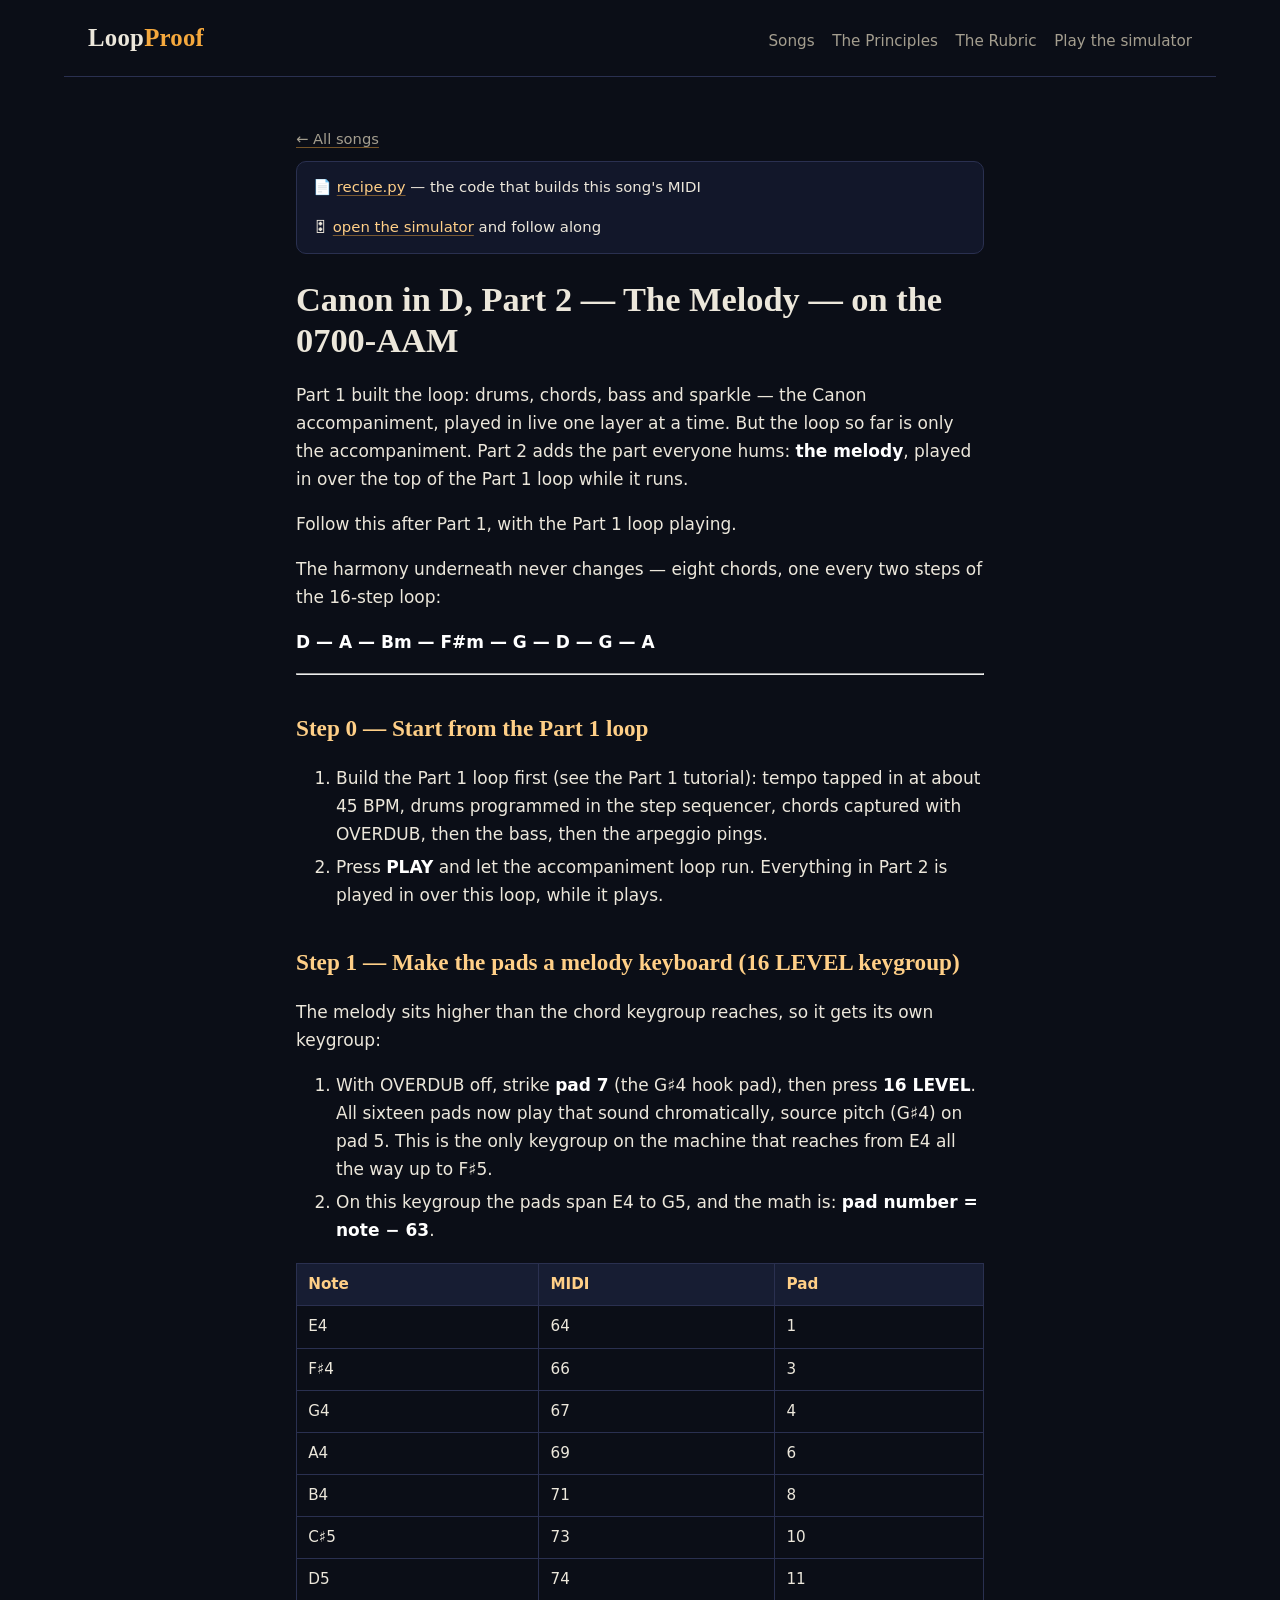
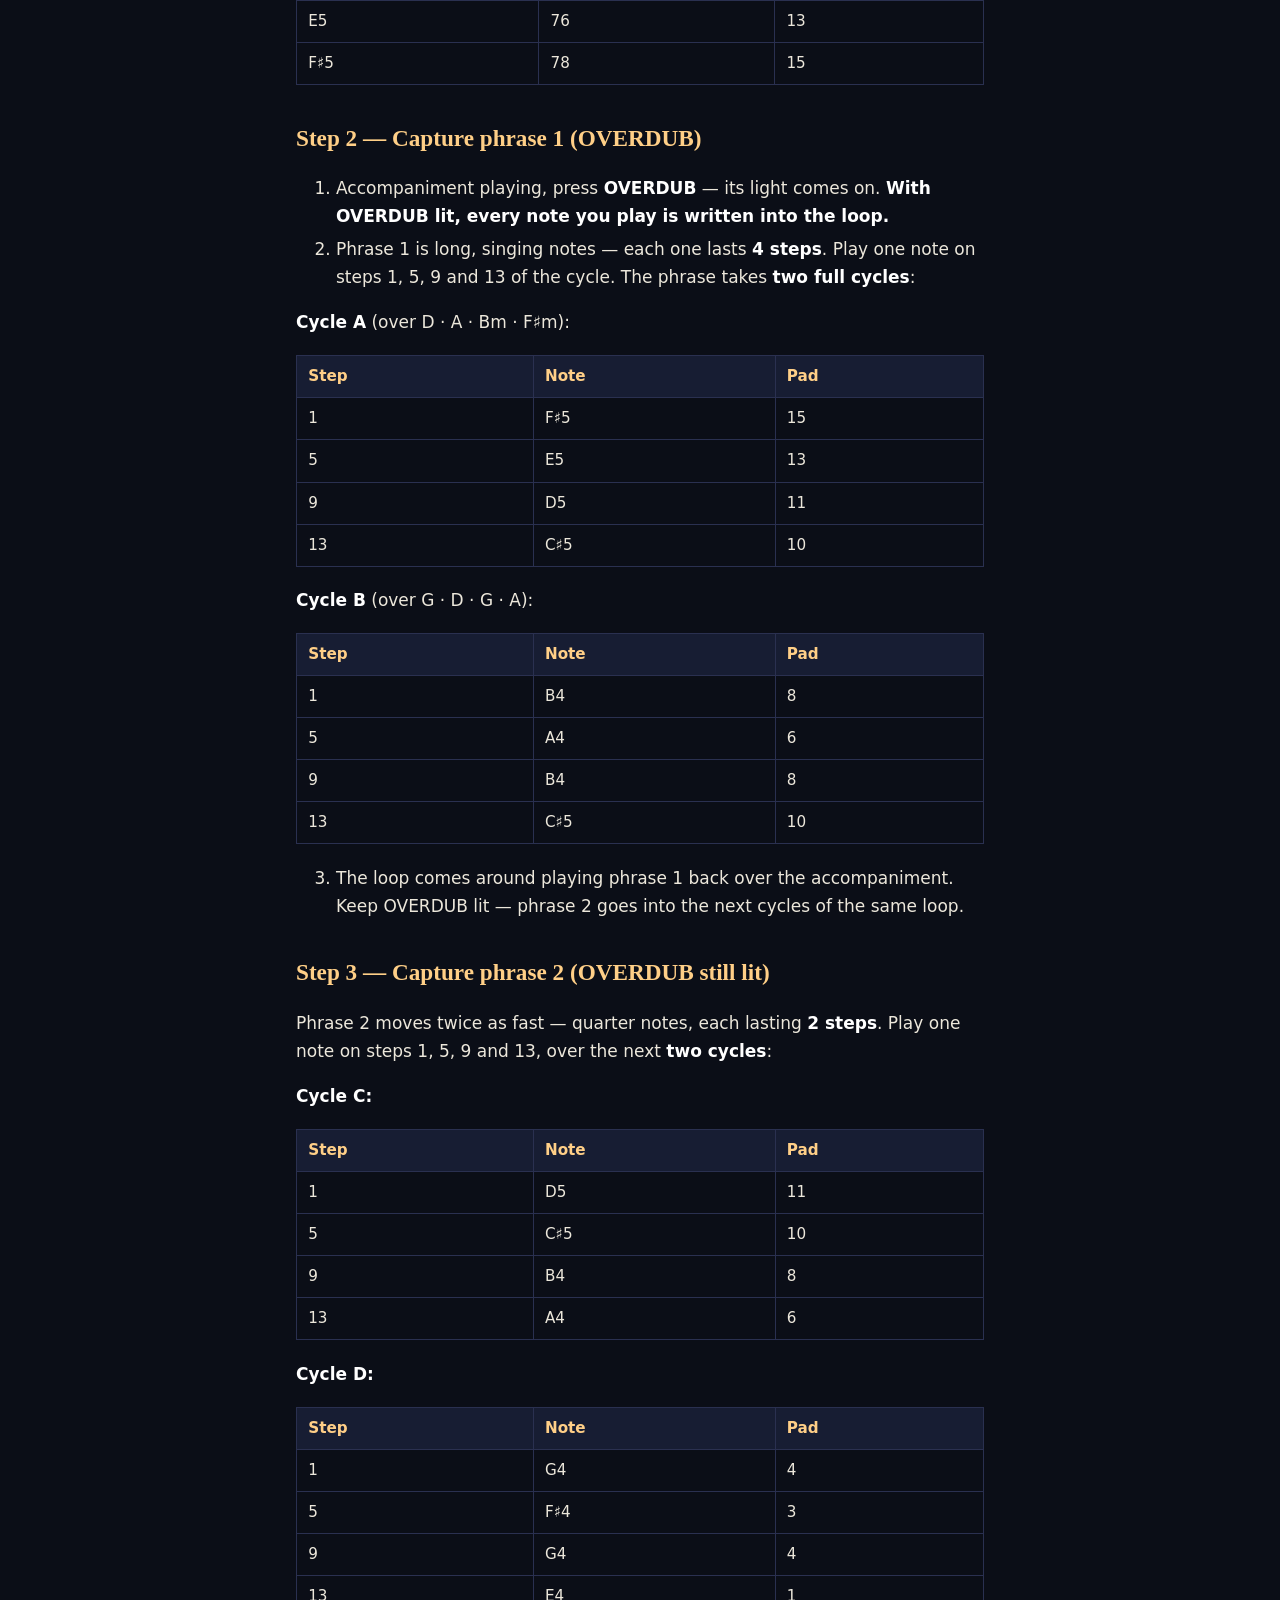
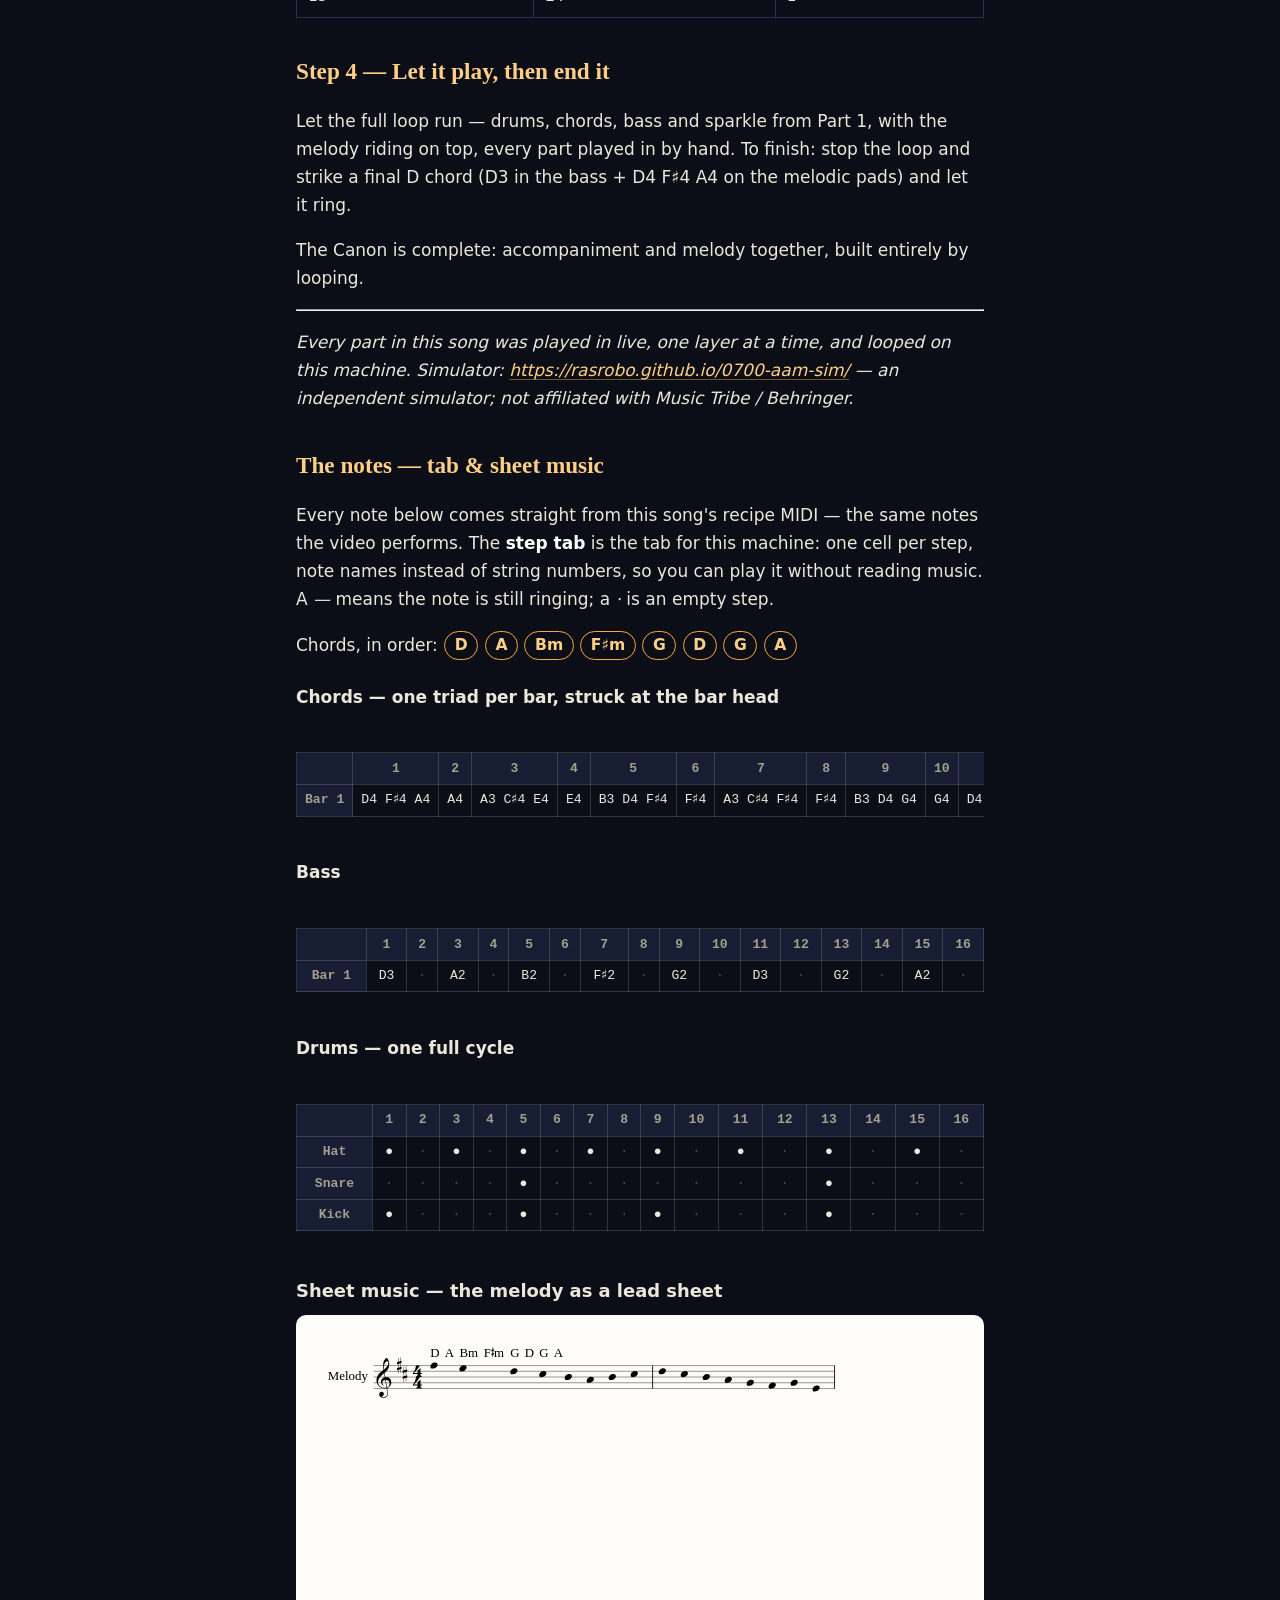
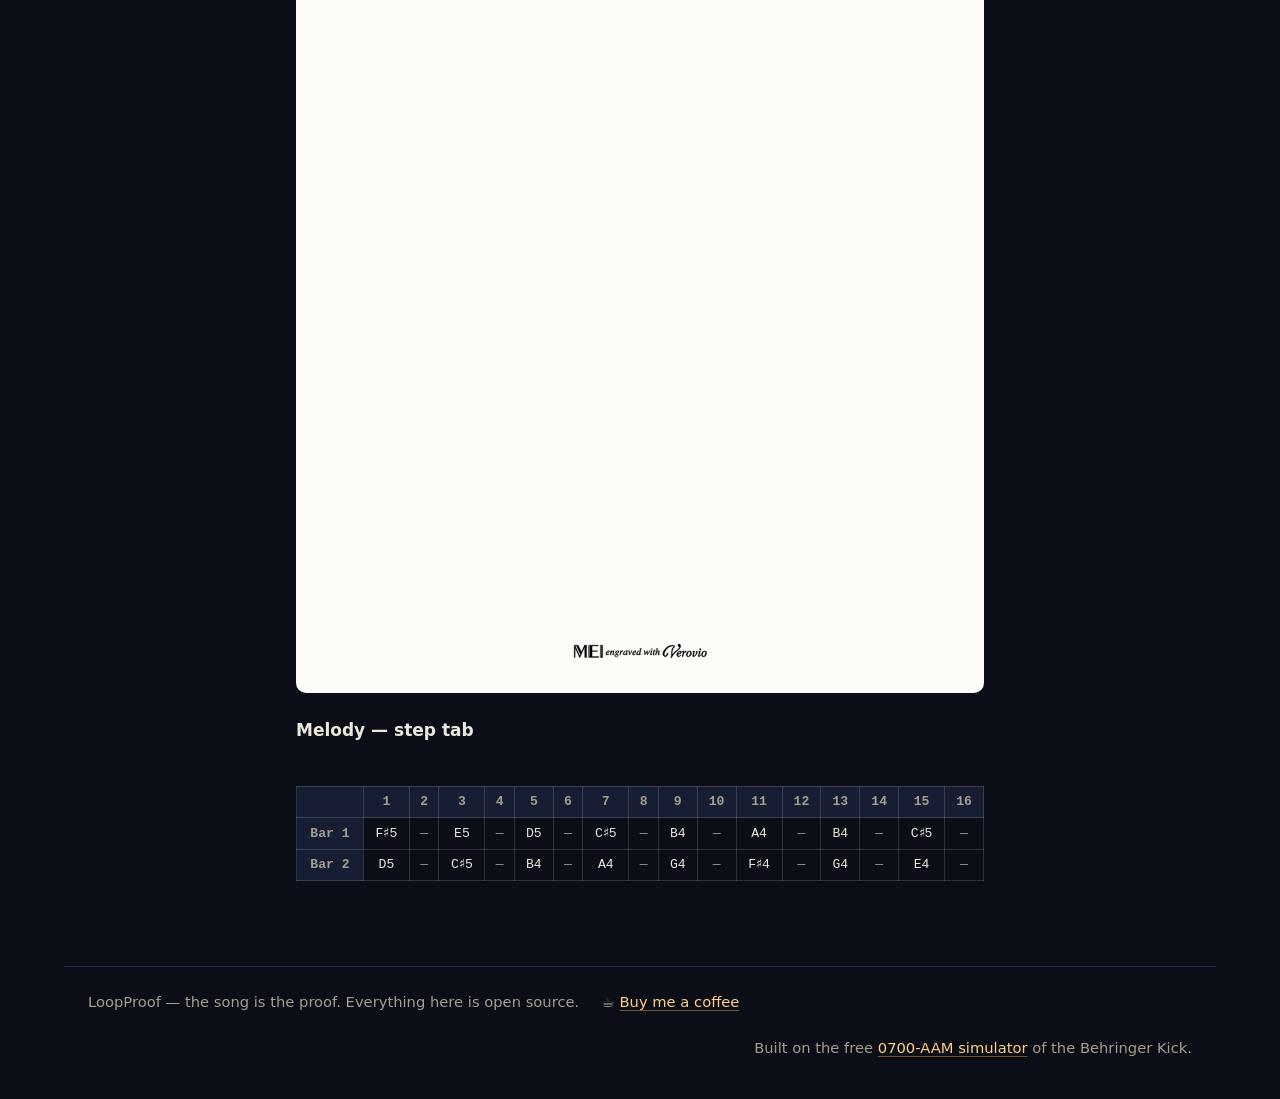
==== canon-in-d-part-2.html @ 62777ec1 "Rising Sun tutorial: top-notes keygroup note + principles section (v5)" ====
<!DOCTYPE html>
<html lang="en">
<head>
<meta charset="utf-8">
<meta name="viewport" content="width=device-width, initial-scale=1">
<title>Canon in D, Part 2 — The Melody · LoopProof</title>
<link rel="stylesheet" href="style.css">
</head>
<body>
<header class="topbar">
  <a class="wordmark" href="index.html">Loop<em>Proof</em></a>
  <nav>
    <a href="index.html">Songs</a>
    <a href="principles.html">The Principles</a>
    <a href="rubric.html">The Rubric</a>
    <a href="https://rasrobo.github.io/0700-aam-sim/">Play the simulator</a>
  </nav>
</header>
<main><p class="crumb"><a href="index.html">← All songs</a></p><article><div class="pagemeta"><span>📄 <a href="recipes/canon-in-d-part-2/recipe.py">recipe.py</a> — the code that builds this song's MIDI</span><span>🎛 <a href="https://rasrobo.github.io/0700-aam-sim/">open the simulator</a> and follow along</span></div><h1>Canon in D, Part 2 — The Melody — on the 0700-AAM</h1>
<p>Part 1 built the loop: drums, chords, bass and sparkle — the Canon
accompaniment, played in live one layer at a time. But the loop so far
is only the accompaniment. Part 2 adds the part everyone hums: <strong>the
melody</strong>, played in over the top of the Part 1 loop while it runs.</p>
<p>Follow this after Part 1, with the Part 1 loop playing.</p>
<p>The harmony underneath never changes — eight chords, one every two
steps of the 16-step loop:</p>
<p><strong>D — A — Bm — F#m — G — D — G — A</strong></p>
<hr />
<h2>Step 0 — Start from the Part 1 loop</h2>
<ol>
<li>Build the Part 1 loop first (see the Part 1 tutorial): tempo tapped
   in at about 45 BPM, drums programmed in the step sequencer, chords
   captured with OVERDUB, then the bass, then the arpeggio pings.</li>
<li>Press <strong>PLAY</strong> and let the accompaniment loop run. Everything in
   Part 2 is played in over this loop, while it plays.</li>
</ol>
<h2>Step 1 — Make the pads a melody keyboard (16 LEVEL keygroup)</h2>
<p>The melody sits higher than the chord keygroup reaches, so it gets
its own keygroup:</p>
<ol>
<li>With OVERDUB off, strike <strong>pad 7</strong> (the G♯4 hook pad), then press
   <strong>16 LEVEL</strong>. All sixteen pads now play that sound chromatically,
   source pitch (G♯4) on pad 5. This is the only keygroup on the
   machine that reaches from E4 all the way up to F♯5.</li>
<li>On this keygroup the pads span E4 to G5, and the math is:
   <strong>pad number = note − 63</strong>.</li>
</ol>
<table>
<thead>
<tr>
<th>Note</th>
<th>MIDI</th>
<th>Pad</th>
</tr>
</thead>
<tbody>
<tr>
<td>E4</td>
<td>64</td>
<td>1</td>
</tr>
<tr>
<td>F♯4</td>
<td>66</td>
<td>3</td>
</tr>
<tr>
<td>G4</td>
<td>67</td>
<td>4</td>
</tr>
<tr>
<td>A4</td>
<td>69</td>
<td>6</td>
</tr>
<tr>
<td>B4</td>
<td>71</td>
<td>8</td>
</tr>
<tr>
<td>C♯5</td>
<td>73</td>
<td>10</td>
</tr>
<tr>
<td>D5</td>
<td>74</td>
<td>11</td>
</tr>
<tr>
<td>E5</td>
<td>76</td>
<td>13</td>
</tr>
<tr>
<td>F♯5</td>
<td>78</td>
<td>15</td>
</tr>
</tbody>
</table>
<h2>Step 2 — Capture phrase 1 (OVERDUB)</h2>
<ol>
<li>Accompaniment playing, press <strong>OVERDUB</strong> — its light comes on.
   <strong>With OVERDUB lit, every note you play is written into the loop.</strong></li>
<li>Phrase 1 is long, singing notes — each one lasts <strong>4 steps</strong>.
   Play one note on steps 1, 5, 9 and 13 of the cycle. The phrase
   takes <strong>two full cycles</strong>:</li>
</ol>
<p><strong>Cycle A</strong> (over D · A · Bm · F♯m):</p>
<table>
<thead>
<tr>
<th>Step</th>
<th>Note</th>
<th>Pad</th>
</tr>
</thead>
<tbody>
<tr>
<td>1</td>
<td>F♯5</td>
<td>15</td>
</tr>
<tr>
<td>5</td>
<td>E5</td>
<td>13</td>
</tr>
<tr>
<td>9</td>
<td>D5</td>
<td>11</td>
</tr>
<tr>
<td>13</td>
<td>C♯5</td>
<td>10</td>
</tr>
</tbody>
</table>
<p><strong>Cycle B</strong> (over G · D · G · A):</p>
<table>
<thead>
<tr>
<th>Step</th>
<th>Note</th>
<th>Pad</th>
</tr>
</thead>
<tbody>
<tr>
<td>1</td>
<td>B4</td>
<td>8</td>
</tr>
<tr>
<td>5</td>
<td>A4</td>
<td>6</td>
</tr>
<tr>
<td>9</td>
<td>B4</td>
<td>8</td>
</tr>
<tr>
<td>13</td>
<td>C♯5</td>
<td>10</td>
</tr>
</tbody>
</table>
<ol start="3">
<li>The loop comes around playing phrase 1 back over the
   accompaniment. Keep OVERDUB lit — phrase 2 goes into the next
   cycles of the same loop.</li>
</ol>
<h2>Step 3 — Capture phrase 2 (OVERDUB still lit)</h2>
<p>Phrase 2 moves twice as fast — quarter notes, each lasting
<strong>2 steps</strong>. Play one note on steps 1, 5, 9 and 13, over the next
<strong>two cycles</strong>:</p>
<p><strong>Cycle C:</strong></p>
<table>
<thead>
<tr>
<th>Step</th>
<th>Note</th>
<th>Pad</th>
</tr>
</thead>
<tbody>
<tr>
<td>1</td>
<td>D5</td>
<td>11</td>
</tr>
<tr>
<td>5</td>
<td>C♯5</td>
<td>10</td>
</tr>
<tr>
<td>9</td>
<td>B4</td>
<td>8</td>
</tr>
<tr>
<td>13</td>
<td>A4</td>
<td>6</td>
</tr>
</tbody>
</table>
<p><strong>Cycle D:</strong></p>
<table>
<thead>
<tr>
<th>Step</th>
<th>Note</th>
<th>Pad</th>
</tr>
</thead>
<tbody>
<tr>
<td>1</td>
<td>G4</td>
<td>4</td>
</tr>
<tr>
<td>5</td>
<td>F♯4</td>
<td>3</td>
</tr>
<tr>
<td>9</td>
<td>G4</td>
<td>4</td>
</tr>
<tr>
<td>13</td>
<td>E4</td>
<td>1</td>
</tr>
</tbody>
</table>
<h2>Step 4 — Let it play, then end it</h2>
<p>Let the full loop run — drums, chords, bass and sparkle from Part 1,
with the melody riding on top, every part played in by hand. To
finish: stop the loop and strike a final D chord (D3 in the bass +
D4 F♯4 A4 on the melodic pads) and let it ring.</p>
<p>The Canon is complete: accompaniment and melody together, built
entirely by looping.</p>
<hr />
<p><em>Every part in this song was played in live, one layer at a time, and
looped on this machine. Simulator: <a href="https://rasrobo.github.io/0700-aam-sim/">https://rasrobo.github.io/0700-aam-sim/</a>
— an independent simulator; not affiliated with Music Tribe / Behringer.</em></p><h2 id="the-notes">The notes — tab &amp; sheet music</h2>
<p>Every note below comes straight from this song's recipe MIDI — the same notes the video performs. The <strong>step tab</strong> is the tab for this machine: one cell per step, note names instead of string numbers, so you can play it without reading music. A <em>—</em> means the note is still ringing; a <em>·</em> is an empty step.</p>
<p class="chordstrip">Chords, in order: <span class="chip">D</span><span class="chip">A</span><span class="chip">Bm</span><span class="chip">F♯m</span><span class="chip">G</span><span class="chip">D</span><span class="chip">G</span><span class="chip">A</span></p>
<h4>Chords — one triad per bar, struck at the bar head</h4><div class="tabwrap"><table class="tabgrid"><tr><th></th><th>1</th><th>2</th><th>3</th><th>4</th><th>5</th><th>6</th><th>7</th><th>8</th><th>9</th><th>10</th><th>11</th><th>12</th><th>13</th><th>14</th><th>15</th><th>16</th></tr><tr><th>Bar 1</th><td>D4 F♯4 A4</td><td>A4</td><td>A3 C♯4 E4</td><td>E4</td><td>B3 D4 F♯4</td><td>F♯4</td><td>A3 C♯4 F♯4</td><td>F♯4</td><td>B3 D4 G4</td><td>G4</td><td>D4 F♯4 A4</td><td>A4</td><td>B3 D4 G4</td><td>G4</td><td>A3 C♯4 E4</td><td>E4</td></tr></table></div>
<h4>Bass</h4><div class="tabwrap"><table class="tabgrid"><tr><th></th><th>1</th><th>2</th><th>3</th><th>4</th><th>5</th><th>6</th><th>7</th><th>8</th><th>9</th><th>10</th><th>11</th><th>12</th><th>13</th><th>14</th><th>15</th><th>16</th></tr><tr><th>Bar 1</th><td>D3</td><td class="rest">·</td><td>A2</td><td class="rest">·</td><td>B2</td><td class="rest">·</td><td>F♯2</td><td class="rest">·</td><td>G2</td><td class="rest">·</td><td>D3</td><td class="rest">·</td><td>G2</td><td class="rest">·</td><td>A2</td><td class="rest">·</td></tr></table></div>
<h4>Drums — one full cycle</h4><div class="tabwrap"><table class="tabgrid"><tr><th></th><th>1</th><th>2</th><th>3</th><th>4</th><th>5</th><th>6</th><th>7</th><th>8</th><th>9</th><th>10</th><th>11</th><th>12</th><th>13</th><th>14</th><th>15</th><th>16</th></tr><tr><th>Hat</th><td>●</td><td class="rest">·</td><td>●</td><td class="rest">·</td><td>●</td><td class="rest">·</td><td>●</td><td class="rest">·</td><td>●</td><td class="rest">·</td><td>●</td><td class="rest">·</td><td>●</td><td class="rest">·</td><td>●</td><td class="rest">·</td></tr><tr><th>Snare</th><td class="rest">·</td><td class="rest">·</td><td class="rest">·</td><td class="rest">·</td><td>●</td><td class="rest">·</td><td class="rest">·</td><td class="rest">·</td><td class="rest">·</td><td class="rest">·</td><td class="rest">·</td><td class="rest">·</td><td>●</td><td class="rest">·</td><td class="rest">·</td><td class="rest">·</td></tr><tr><th>Kick</th><td>●</td><td class="rest">·</td><td class="rest">·</td><td class="rest">·</td><td>●</td><td class="rest">·</td><td class="rest">·</td><td class="rest">·</td><td>●</td><td class="rest">·</td><td class="rest">·</td><td class="rest">·</td><td>●</td><td class="rest">·</td><td class="rest">·</td><td class="rest">·</td></tr></table></div>
<h3>Sheet music — the melody as a lead sheet</h3><div class="sheet"><svg width="2100px" height="2970px" version="1.1" xmlns="http://www.w3.org/2000/svg" xmlns:xlink="http://www.w3.org/1999/xlink" overflow="visible" id="m3yjulu">
   <desc>Engraved by Verovio 6.4.1-fbe8f46</desc>
   <defs>
      <g id="E050-m3yjulu">
         <path transform="scale(1,-1)" d="M441 -245c-23 -4 -48 -6 -76 -6c-59 0 -102 7 -130 20c-88 42 -150 93 -187 154c-26 44 -43 103 -48 176c0 6 -1 13 -1 19c0 54 15 111 45 170c29 57 65 106 110 148s96 85 153 127c-3 16 -8 46 -13 92c-4 43 -5 73 -5 89c0 117 16 172 69 257c34 54 64 82 89 82 c21 0 43 -30 69 -92s39 -115 41 -159v-15c0 -109 -21 -162 -67 -241c-13 -20 -63 -90 -98 -118c-13 -9 -25 -19 -37 -29l31 -181c8 1 18 2 28 2c58 0 102 -12 133 -35c59 -43 92 -104 98 -184c1 -7 1 -15 1 -22c0 -123 -87 -209 -181 -248c8 -57 17 -110 25 -162 c5 -31 6 -58 6 -80c0 -30 -5 -53 -14 -70c-35 -64 -88 -99 -158 -103c-5 0 -11 -1 -16 -1c-37 0 -72 10 -108 27c-50 24 -77 59 -80 105v11c0 29 7 55 20 76c18 28 45 42 79 44h6c49 0 93 -42 97 -87v-9c0 -51 -34 -86 -105 -106c17 -24 51 -36 102 -36c62 0 116 43 140 85 c9 16 13 41 13 74c0 20 -1 42 -5 67c-8 53 -18 106 -26 159zM461 939c-95 0 -135 -175 -135 -286c0 -24 2 -48 5 -71c50 39 92 82 127 128c40 53 60 100 60 140v8c-4 53 -22 81 -55 81h-2zM406 119l54 -326c73 25 110 78 110 161c0 7 0 15 -1 23c-7 95 -57 142 -151 142h-12 zM382 117c-72 -2 -128 -47 -128 -120v-7c2 -46 43 -99 75 -115c-3 -2 -7 -5 -10 -10c-70 33 -116 88 -123 172v11c0 68 44 126 88 159c23 17 49 29 78 36l-29 170c-21 -13 -52 -37 -92 -73c-50 -44 -86 -84 -109 -119c-45 -69 -67 -130 -67 -182v-13c5 -68 35 -127 93 -176 s125 -73 203 -73c25 0 50 3 75 9c-19 111 -36 221 -54 331z" />
      </g>
      <g id="E262-m3yjulu">
         <path transform="scale(1,-1)" d="M136 186v169h17v-164l44 14v-91l-44 -14v-165l44 12v-91l-44 -13v-155h-17v150l-76 -22v-155h-17v149l-43 -13v90l43 14v167l-43 -14v92l43 13v169h17v-163zM60 73v-167l76 22v168z" />
      </g>
      <g id="E084-m3yjulu">
         <path transform="scale(1,-1)" d="M20 -78c84 97 114 180 134 329h170c-13 -32 -82 -132 -99 -151l-84 -97c-33 -36 -59 -63 -80 -81h162v102l127 123v-225h57v-39h-57v-34c0 -43 19 -65 57 -65v-34h-244v36c48 0 60 26 60 70v27h-203v39z" />
      </g>
      <g id="E0A4-m3yjulu">
         <path transform="scale(1,-1)" d="M0 -39c0 68 73 172 200 172c66 0 114 -37 114 -95c0 -84 -106 -171 -218 -171c-64 0 -96 30 -96 94z" />
      </g>
   </defs>
   <style type="text/css">#m3yjulu g.ending, #m3yjulu g.fing, #m3yjulu g.reh, #m3yjulu g.tempo {font-weight:bold;}#m3yjulu g.dir, #m3yjulu g.dynam, #m3yjulu g.mNum {font-style:italic;}#m3yjulu g.label {font-weight:normal;}#m3yjulu ellipse, #m3yjulu path, #m3yjulu polygon, #m3yjulu polyline, #m3yjulu rect {stroke:currentColor}#m3yjulu g.cursor {fill:dodgerblue; color:dodgerblue;}#m3yjulu g.cursor.chord {fill:limegreen; color:limegreen;}#m3yjulu g.placeholder {visibility:hidden}</style>
   <svg class="definition-scale" color="black" font-family="Times, serif" viewBox="0 0 21000 29700">
      <g class="page-margin" transform="translate(500, 500)">
         <g id="w129fvsf" class="mdiv pageMilestone" />
         <g id="x1cml8uz" class="score pageMilestone" />
         <g id="k1azx77g" class="system">
            <g id="g1ympdpf" class="label">
               <text x="1443" y="1035" text-anchor="end" font-size="0px">
                  <tspan id="h5p8cta" class="text">
                     <tspan font-size="405px">Melody</tspan>
                  </tspan>
               </text>
            </g>
            <g id="z1x5rwih" class="section placeholder systemMilestone">
               <ellipse cx="1623" cy="-540" rx="90" ry="90" />
            </g>
            <g id="vxn8w91" class="section placeholder systemMilestone">
               <ellipse cx="1623" cy="0" rx="90" ry="90" />
            </g>
            <g id="o14rk6yx" class="measure">
               <g id="x1v7bqhf" class="staff">
                  <path d="M1623 585 L10396 585" stroke-width="13" />
                  <path d="M1623 765 L10396 765" stroke-width="13" />
                  <path d="M1623 945 L10396 945" stroke-width="13" />
                  <path d="M1623 1125 L10396 1125" stroke-width="13" />
                  <path d="M1623 1305 L10396 1305" stroke-width="13" />
                  <g id="o11iyp81" class="clef">
                     <use xlink:href="#E050-m3yjulu" transform="translate(1713, 1125) scale(0.72, 0.72)" />
                  </g>
                  <g id="p1jhie23" class="keySig">
                     <g id="q12k9bka" class="keyAccid">
                        <use xlink:href="#E262-m3yjulu" transform="translate(2358, 585) scale(0.72, 0.72)" />
                     </g>
                     <g id="r1tfg7b1" class="keyAccid">
                        <use xlink:href="#E262-m3yjulu" transform="translate(2536, 855) scale(0.72, 0.72)" />
                     </g>
                  </g>
                  <g id="s18p06io" class="meterSig">
                     <use xlink:href="#E084-m3yjulu" transform="translate(2843, 765) scale(0.72, 0.72)" />
                     <use xlink:href="#E084-m3yjulu" transform="translate(2843, 1125) scale(0.72, 0.72)" />
                  </g>
                  <g id="a1igsg76" class="layer">
                     <g id="b1th8hij" class="note">
                        <g class="notehead">
                           <use xlink:href="#E0A4-m3yjulu" transform="translate(3405, 585) scale(0.72, 0.72)" />
                        </g>
                        <g id="c1e7aae7" class="accid" />
                     </g>
                     <g id="f1azb2my" class="note">
                        <g class="notehead">
                           <use xlink:href="#E0A4-m3yjulu" transform="translate(4317, 675) scale(0.72, 0.72)" />
                        </g>
                     </g>
                     <g id="ipjoszj" class="note">
                        <g class="notehead">
                           <use xlink:href="#E0A4-m3yjulu" transform="translate(5914, 765) scale(0.72, 0.72)" />
                        </g>
                     </g>
                     <g id="lkynsce" class="note">
                        <g class="notehead">
                           <use xlink:href="#E0A4-m3yjulu" transform="translate(6822, 855) scale(0.72, 0.72)" />
                        </g>
                        <g id="m15dmbuu" class="accid" />
                     </g>
                     <g id="p168zc0u" class="note">
                        <g class="notehead">
                           <use xlink:href="#E0A4-m3yjulu" transform="translate(7623, 945) scale(0.72, 0.72)" />
                        </g>
                     </g>
                     <g id="s1y1wk7v" class="note">
                        <g class="notehead">
                           <use xlink:href="#E0A4-m3yjulu" transform="translate(8313, 1035) scale(0.72, 0.72)" />
                        </g>
                     </g>
                     <g id="v15wk8uw" class="note">
                        <g class="notehead">
                           <use xlink:href="#E0A4-m3yjulu" transform="translate(9003, 945) scale(0.72, 0.72)" />
                        </g>
                     </g>
                     <g id="y1ufitxj" class="note">
                        <g class="notehead">
                           <use xlink:href="#E0A4-m3yjulu" transform="translate(9693, 855) scale(0.72, 0.72)" />
                        </g>
                        <g id="z1erecp7" class="accid" />
                     </g>
                  </g>
               </g>
               <g id="yy2vvjn" class="harm">
                  <text x="3405" y="311" font-size="0px">
                     <tspan id="z1w6tfyr" class="text">
                        <tspan font-size="405px">D</tspan>
                     </tspan>
                  </text>
               </g>
               <g id="d483jc8" class="harm">
                  <text x="3857" y="311" font-size="0px">
                     <tspan id="efk9r1j" class="text">
                        <tspan font-size="405px">A</tspan>
                     </tspan>
                  </text>
               </g>
               <g id="g16mmq7h" class="harm">
                  <text x="4317" y="311" font-size="0px">
                     <tspan id="h1fgudfo" class="text">
                        <tspan font-size="405px">Bm</tspan>
                     </tspan>
                  </text>
               </g>
               <g id="j1989u5d" class="harm">
                  <text x="5084" y="311" font-size="0px">
                     <tspan id="k9b85lf" class="text">
                        <tspan font-size="405px">F</tspan>
                        <tspan font-family="Leipzig" font-size="720px"></tspan>
                        <tspan font-size="405px">m</tspan>
                     </tspan>
                  </text>
               </g>
               <g id="n1u7afuk" class="harm">
                  <text x="5914" y="311" font-size="0px">
                     <tspan id="otvxnyd" class="text">
                        <tspan font-size="405px">G</tspan>
                     </tspan>
                  </text>
               </g>
               <g id="qvs9jaa" class="harm">
                  <text x="6370" y="311" font-size="0px">
                     <tspan id="rbyisml" class="text">
                        <tspan font-size="405px">D</tspan>
                     </tspan>
                  </text>
               </g>
               <g id="tdtdqif" class="harm">
                  <text x="6822" y="311" font-size="0px">
                     <tspan id="u1y63odf" class="text">
                        <tspan font-size="405px">G</tspan>
                     </tspan>
                  </text>
               </g>
               <g id="w12rhgi5" class="harm">
                  <text x="7278" y="311" font-size="0px">
                     <tspan id="x1225ltb" class="text">
                        <tspan font-size="405px">A</tspan>
                     </tspan>
                  </text>
               </g>
               <g id="w14r99xp" class="barLine">
                  <path d="M10383 585 L10383 1305" stroke-width="27" />
               </g>
            </g>
            <g id="au8702g" class="measure">
               <g id="j99v5cq" class="staff">
                  <path d="M10396 585 L16109 585" stroke-width="13" />
                  <path d="M10396 765 L16109 765" stroke-width="13" />
                  <path d="M10396 945 L16109 945" stroke-width="13" />
                  <path d="M10396 1125 L16109 1125" stroke-width="13" />
                  <path d="M10396 1305 L16109 1305" stroke-width="13" />
                  <g id="ktgd1v7" class="layer">
                     <g id="lugit9m" class="note">
                        <g class="notehead">
                           <use xlink:href="#E0A4-m3yjulu" transform="translate(10576, 765) scale(0.72, 0.72)" />
                        </g>
                     </g>
                     <g id="m1k7yz0b" class="note">
                        <g class="notehead">
                           <use xlink:href="#E0A4-m3yjulu" transform="translate(11266, 855) scale(0.72, 0.72)" />
                        </g>
                        <g id="ncrh6ax" class="accid" />
                     </g>
                     <g id="o1cx26rb" class="note">
                        <g class="notehead">
                           <use xlink:href="#E0A4-m3yjulu" transform="translate(11956, 945) scale(0.72, 0.72)" />
                        </g>
                     </g>
                     <g id="p1fuqmf1" class="note">
                        <g class="notehead">
                           <use xlink:href="#E0A4-m3yjulu" transform="translate(12646, 1035) scale(0.72, 0.72)" />
                        </g>
                     </g>
                     <g id="q1l9buqu" class="note">
                        <g class="notehead">
                           <use xlink:href="#E0A4-m3yjulu" transform="translate(13336, 1125) scale(0.72, 0.72)" />
                        </g>
                     </g>
                     <g id="r1mvmaec" class="note">
                        <g class="notehead">
                           <use xlink:href="#E0A4-m3yjulu" transform="translate(14026, 1215) scale(0.72, 0.72)" />
                        </g>
                        <g id="s1xxissi" class="accid" />
                     </g>
                     <g id="t1yzm0i" class="note">
                        <g class="notehead">
                           <use xlink:href="#E0A4-m3yjulu" transform="translate(14716, 1125) scale(0.72, 0.72)" />
                        </g>
                     </g>
                     <g id="u5tmipe" class="note">
                        <g class="notehead">
                           <use xlink:href="#E0A4-m3yjulu" transform="translate(15406, 1305) scale(0.72, 0.72)" />
                        </g>
                     </g>
                  </g>
               </g>
               <g id="iel10bv" class="barLine">
                  <path d="M16096 585 L16096 1305" stroke-width="27" />
               </g>
            </g>
            <g id="e1iyx8ay" class="systemMilestoneEnd vxn8w91" />
            <g id="fjujd7x" class="systemMilestoneEnd z1x5rwih" />
         </g>
         <g id="gj6x5p5" class="pageMilestoneEnd x1cml8uz" />
         <g id="h17ns92q" class="pageMilestoneEnd w129fvsf" />
         <g id="o6vut6h" class="pgHead autogenerated" />
         <g id="ist36ua" class="pgFoot autogenerated">
            <g id="j1wh709e" class="fig">
               <g class="svg" transform="translate(7750, 28099) scale(10.000000, 10.000000)">
                  <g>
                     <path fill="#000000" d="M 17.11278,49.26451 V 10.367554 h 12.696511 c 3.288815,7.336676 6.71267,14.610456 10.127281,21.888976 3.419998,-7.484684 6.255515,-14.204887 9.58887,-21.909915 2.436207,0.103726 4.316952,0.08453 6.484294,-0.05808 V 49.264423 H 50.274275 C 50.145222,38.35639 50.016136,27.448368 49.887066,16.540329 45.003488,27.315459 39.967448,38.433564 35.083854,49.208695 34.678996,49.343717 34.426583,49.135619 34.021726,49.270644 29.46588,39.330716 24.910049,29.390805 20.354201,19.450876 20.224341,29.388756 20.09461,39.326619 19.964815,49.264497 H 17.11278 Z M 36.754144,39.324695 C 32.721221,30.512695 28.6883,21.700679 24.655394,12.888662 22.530527,12.750737 22.656775,12.71031 20.714356,12.813974 v 0.966497 c 4.612938,9.99784 9.609439,20.748709 13.87298,30.081745 0.722248,-1.512523 1.444528,-3.025014 2.166808,-4.537521 z m 25.738417,9.939815 c 0,-12.965651 0,-25.931305 0,-38.896956 10.084388,0 20.168791,0 30.253178,0 0,0.960416 0,1.920849 0,2.881265 -6.482825,0 -12.965652,0 -19.448478,0 0,4.802097 0,9.604178 0,14.406277 5.52241,0 11.044819,0 16.567229,0 0,0.960415 0,1.920832 0,2.881248 -5.52241,0 -11.044819,0 -16.567229,0 0,5.282306 0,10.564611 0,15.846917 6.963035,0 13.926068,0 20.889103,0 0,0.960416 0,1.920832 0,2.881249 -10.564597,0 -21.129207,0 -31.693803,0 z m 4.321874,-2.160937 c 0,-11.765131 0,-23.530263 0,-35.295394 -0.720312,0 -1.440625,0 -2.160937,0 0,11.765131 0,23.530263 0,35.295394 0.720312,0 1.440625,0 2.160937,0 z m 32.41413,2.160937 c 0,-12.965651 0,-25.931305 0,-38.896956 2.401045,0 4.802095,0 7.203135,0 0,12.965651 0,25.931305 0,38.896956 -2.40104,0 -4.80209,0 -7.203135,0 z m 2.881265,-2.160937 c 0,-11.765131 0,-23.530263 0,-35.295394 -0.72031,0 -1.44064,0 -2.160953,0 0,11.765131 0,23.530263 0,35.295394 0.720313,0 1.440643,0 2.160953,0 z" />
                     <path fill="#000000" d="m 346.3,6.7 c -3.1,0.5 -4.9,4.4 -2.7,6.8 1.2,1.4 2.7,2.4 4.1,3.5 -2.4,5.3 -7.7,8.3 -11.9,12.1 -3.7,2.8 -7,6.2 -9.7,9.9 -2.2,-0.8 -0.91472,-7.718806 -0.62677,-9.5 0.28796,-1.781194 0.72677,-6.4 2.92677,-8.7 1.3,-1.9 3,-3.5 4.5,-5.2 1.2,-3.4 -3.2,-4.9 -5.8,-4.6 -7.3,-0.5 -14.6,2 -20,6.8 -5,4.6 -10,10.1 -11.5,17 -0.9,3.5 -0.2,7.5 2.8,9.9 2.5,2.8 7.4,2.9 9.8,-0.2 1.7,-2.3 3.2,-4.8 3.8,-7.6 -0.1,-2.6 -4.4,-2.3 -4.3,0.2 1.2,2.4 -0.9,4.7 -2.7,6.2 -1.7,0.9 -4.7,0.7 -4.8,-1.7 -1,-5.8 2.1,-11.3 5.2,-16.1 4,-5.8 9.8,-11.2 17.2,-11.8 1.6,0 8.1,-1.2 6.8,1.4 -2.8,2.8 -5.6,6.1 -6,10.3 -1.6,7.7 0.1,15.7 -2.3,23.2 -1.1,3.9 2,2.6 2.5,0.2 3.3,-7.4 8.9,-13.4 15.1,-18.5 4.2,-3.9 9.5,-7.1 11.9,-12.6 1.3,-3.6 1.2,-9 -2.7,-10.9 -0.50431,-0.1767056 -1.06965,-0.1654404 -1.6,-0.1 z m 66,14.5 c -2,0.8 -1.8,4.9 0.8,4.4 3.4,0.4 2.9,-6.2 -0.8,-4.4 z m 0.6,7.3 c -1.3,0.5 -7.6,0.5 -5.4,2.2 4,-0.3 0.7,4.5 0.6,6.7 -0.4,2.9 -2.4,5.9 -1.2,8.8 2.7,1.7 5.6,-0.8 6.8,-3.2 1.6,-1.4 -0.5,-3 -1.2,-0.9 -0.4,0.8 -2.4,3.5 -2.6,1.8 1.1,-5 2.7,-9.9 3.9,-14.9 l -0.1,-0.5 h -0.9 z m -65.1,0.2 c -6.5,1.6 -10.5,9.5 -8.2,15.7 2.1,3.4 7.4,2.9 10.1,0.4 2,-0.2 3.6,-5.3 1,-3.4 -1.4,2 -4,4.2 -6.5,2.8 -2.2,-1.9 -1.9,-5.7 1.7,-5.3 3.1,-0.9 6.9,-2.1 8.1,-5.5 0.9,-2.7 -1.6,-5.2 -4.3,-4.8 h -1.1 -0.7 z m 13.6,0 c -2.2,0 -8.5,1.8 -2.9,2.3 0.9,1.9 -1,4.9 -1.1,7.2 -0.5,2.9 -1.4,5.7 -1.7,8.7 3.7,0.7 3.8,-2.6 4.4,-5.3 0.9,-3.3 1.6,-7 4.1,-9.5 2.4,1.6 6.8,-0.7 3.7,-3.4 -2.9,-0.5 -4.8,2.4 -6.2,4.3 0,-1.2 2.4,-5 -0.2,-4.3 z m 15.8,0 c -6.4,1.3 -9.6,9.1 -7.7,14.9 1.9,4 7.7,3.9 11,1.7 4.1,-3 6,-8.9 4.4,-13.7 -1.3,-3 -4.8,-3.2 -7.6,-3 z m 17,0 c -2.3,0 -8.8,1.9 -3,2.4 0.4,2.5 -1,5.7 -1.4,8.4 -0.7,2.4 -1.8,7.5 2.1,7.2 3.8,-0.1 6.5,-3.5 8.5,-6.3 2,-3.2 4.5,-7 3.3,-10.9 -3.7,-3 -3.6,2.6 -3.1,5.1 -0.7,3.8 -2.7,7.9 -6.2,9.8 -3.6,0.6 -1,-4.3 -0.8,-6.1 0.6,-3.2 1.6,-6.3 1.9,-9.5 h -1.1 z m 30.6,0 c -6.3,1.2 -9.5,8.9 -7.8,14.7 1.5,4 7.2,4.2 10.5,2.4 4.6,-2.8 6.6,-9.3 4.8,-14.3 -1.4,-2.8 -4.8,-3 -7.5,-2.8 z m -75.4,1.7 c 2.1,1.5 0.2,4.7 -1.6,5.7 -1.1,0.4 -5.5,3.4 -4.6,0.7 0.8,-2.7 2.2,-6.2 5.3,-6.6 l 0.9,0.1 z m 30.8,0 c 2.6,1.5 1.3,5.2 0.8,7.6 -0.8,2.7 -1.9,5.9 -4.7,7.1 -5.1,0.8 -4,-5.8 -2.8,-8.8 1,-2.8 3,-6.8 6.7,-5.8 z m 47.1,-0.1 c 2.9,0.7 2,4.7 1.5,6.8 -0.7,3 -1.8,6.7 -5,8 -4.7,0.8 -4,-5.1 -3,-7.9 0.9,-3 2.7,-7.3 6.5,-6.8 z" />
                     <g>
                        <path d="m 116.56641,37.118164 q 0,-3.251953 2.92968,-6.298828 2.90039,-3.046875 5.99121,-3.046875 1.14258,0 1.81641,0.527344 0.67383,0.527343 0.67383,1.567382 0,2.109375 -2.47559,3.618165 -2.46093,1.49414 -5.18554,1.831054 l -0.83496,0.102539 q -0.19043,0.600586 -0.26368,0.966797 -0.0732,0.351563 -0.0732,0.893555 0,1.289062 0.83496,2.006836 0.84961,0.717773 2.00684,0.717773 1.09863,0 2.3291,-0.732422 0.70312,-0.424804 2.03613,-1.523437 l 0.38086,0.336914 q -0.65918,0.834961 -1.88965,1.713867 -2.18261,1.567383 -4.37988,1.567383 -1.55273,0 -2.72461,-1.098633 -1.17187,-1.098633 -1.17187,-3.149414 z m 3.12011,-2.358398 q 2.79786,-0.410157 4.55567,-1.962891 Q 126,31.229492 126,29.691406 q 0,-0.55664 -0.26367,-0.878906 -0.26367,-0.336914 -0.77637,-0.336914 -0.95215,0 -1.875,0.820312 -0.9082,0.805664 -1.64062,1.831055 -0.77637,1.201172 -1.23047,2.299805 -0.24903,0.585937 -0.52735,1.333008 z" />
                        <path d="m 129.47168,41 2.53418,-9.052734 q 0.32226,-1.142579 0.36621,-1.376954 0.0586,-0.249023 0.0586,-0.527343 0,-0.424805 -0.24902,-0.65918 -0.23437,-0.249023 -0.9375,-0.249023 -0.17578,0 -0.35156,0.0293 -0.16113,0.01465 -0.36621,0.04395 v -0.498047 q 0.95215,-0.146484 1.34765,-0.219727 0.41016,-0.07324 0.87891,-0.175781 l 2.62207,-0.571289 q 0.0879,0.05859 0.11719,0.131836 l -1.94824,6.298828 q 1.7871,-2.739258 2.98828,-4.072266 2.10937,-2.358398 3.77929,-2.358398 0.64453,0 1.11328,0.249023 0.89356,0.483399 0.89356,1.743165 0,0.351562 -0.0732,0.732421 -0.0732,0.38086 -0.19043,0.820313 l -1.91895,7.016601 q -0.0586,0.219727 -0.13183,0.541993 -0.0733,0.307617 -0.0733,0.439453 0,0.219726 0.10254,0.395508 0.10254,0.175781 0.33692,0.175781 0.38086,0 0.8789,-0.439453 0.49805,-0.454102 1.62598,-1.918946 l 0.4248,0.38086 q -1.20117,1.625976 -1.90429,2.285156 -1.20117,1.157227 -2.29981,1.157227 -0.49804,0 -0.96679,-0.322266 -0.45411,-0.336914 -0.45411,-1.201172 0,-0.249023 0.0293,-0.527344 0.0439,-0.27832 0.10254,-0.483398 l 1.8457,-7.119141 q 0.14649,-0.585937 0.19043,-0.952148 0.0586,-0.38086 0.0586,-0.541992 0,-0.351563 -0.17578,-0.600586 -0.16114,-0.263672 -0.58594,-0.263672 -1.09863,0 -2.76856,1.992187 -0.98144,1.186524 -1.99218,2.827149 -0.77637,1.274414 -1.23047,2.490234 Q 132.70898,37.821289 131.74219,41 Z" />
                        <path d="m 149.12988,33.5 q 0,0.908203 0.27832,1.450195 0.46875,0.893555 1.68457,0.893555 1.31836,0 2.34375,-1.669922 1.04004,-1.68457 1.04004,-3.706055 0,-0.966796 -0.4248,-1.508789 -0.42481,-0.55664 -1.27442,-0.55664 -1.64062,0 -2.65136,1.743164 -0.9961,1.743164 -0.9961,3.354492 z m 0.5127,13.066406 q 1.74316,0 2.88574,-0.834961 1.15723,-0.834961 1.15723,-1.992187 0,-0.878906 -0.60059,-1.479492 -0.32226,-0.322266 -1.04004,-0.688477 -0.60058,-0.292969 -2.03613,-0.834961 -1.4209,-0.556641 -1.64063,-0.556641 -0.38086,0 -1.47949,1.010743 -1.09863,1.02539 -1.09863,2.314453 0,1.948242 1.68457,2.680664 0.87891,0.380859 2.16797,0.380859 z m -5.47852,-2.680664 q 0,-1.098633 0.83496,-2.094726 0.84961,-0.981446 2.68067,-1.962891 -0.36621,-0.234375 -0.60059,-0.483398 -0.23437,-0.263672 -0.23437,-0.688477 0,-0.600586 0.83496,-1.376953 0.46875,-0.439453 1.52343,-1.157227 -0.9375,-0.351562 -1.61132,-0.996093 -0.82032,-0.864258 -0.82032,-2.241211 0,-2.211914 1.72852,-3.676758 1.72852,-1.464844 4.27734,-1.464844 1.33301,0 2.25586,0.424805 0.92285,0.410156 1.08399,0.688476 h 1.97754 v 1.171875 h -1.49414 q 0.0879,0.322266 0.13183,0.585938 0.0439,0.263672 0.0439,0.74707 0,2.373047 -1.84571,3.735352 -1.83105,1.362304 -3.95507,1.362304 -0.21973,0 -0.41016,-0.01465 -0.19043,-0.0293 -0.46875,-0.08789 -0.21973,0 -0.60059,0.424805 -0.3955,0.424805 -0.3955,0.761719 0,0.498047 3.22265,1.699218 3.20801,1.215821 3.20801,3.559571 0,1.757812 -1.61133,3.076172 -1.61133,1.333007 -4.86328,1.333007 -2.25586,0 -3.57422,-0.966796 -1.31836,-0.966797 -1.31836,-2.358399 z" />
                        <path d="m 165.03809,27.669922 q 0.13183,0 0.17578,0.08789 0.0586,0.07324 0.0586,0.175782 -0.0146,0.146484 -0.0293,0.219726 l -1.46484,5.668946 0.32227,-0.629883 q 1.05468,-2.06543 2.46093,-3.764649 1.4209,-1.713867 2.69532,-1.713867 0.68847,0 1.05468,0.454102 0.38086,0.454101 0.38086,1.040039 0,0.659179 -0.38086,1.098633 -0.36621,0.424804 -1.02539,0.424804 -0.4541,0 -0.68847,-0.175781 -0.23438,-0.175781 -0.36621,-0.410156 l -0.17579,-0.322266 q -0.0586,-0.08789 -0.14648,-0.131836 -0.0732,-0.05859 -0.19043,-0.05859 -0.57129,0 -1.65527,1.59668 -1.06934,1.59668 -1.91895,3.457031 -0.51269,1.12793 -1.14258,2.988282 Q 162.60645,38.84668 161.94727,41 h -2.25586 l 2.43164,-8.818359 q 0.20507,-0.761719 0.32226,-1.362305 0.13184,-0.600586 0.13184,-0.981445 0,-0.439454 -0.21973,-0.673829 -0.21972,-0.234375 -0.76172,-0.234375 -0.17578,0 -0.43945,0.0293 -0.26367,0.0293 -0.62988,0.07324 v -0.483399 l 0.58593,-0.117187 q 1.14258,-0.234375 2.49024,-0.498047 1.3623,-0.263672 1.43555,-0.263672 z" />
                        <path d="m 181.51758,30.423828 q 0,-1.054687 -0.4834,-1.552734 -0.4834,-0.498047 -1.17188,-0.498047 -2.38769,0 -4.43847,3.662109 -1.80176,3.222656 -1.80176,5.551758 0,1.171875 0.49805,1.713867 0.51269,0.527344 1.25976,0.527344 2.21192,0 4.2627,-3.55957 1.875,-3.237305 1.875,-5.844727 z m -1.83106,-2.709961 q 1.15723,0 1.78711,0.600586 0.33692,0.322266 0.52735,0.849609 l 0.0732,0.205079 0.32226,-1.113282 q 0.0586,-0.190429 0.10254,-0.249023 0.0439,-0.07324 0.20508,-0.08789 l 1.65527,-0.190429 q 0.13184,0 0.14649,0.05859 0.0293,0.04395 0,0.175782 -0.0586,0.190429 -0.0879,0.307617 -0.0293,0.102539 -0.0879,0.307617 l -1.34766,5.244141 q -0.43945,1.713867 -0.74707,2.958984 -0.54199,2.255859 -0.54199,2.578125 0,0.205078 0.10254,0.307617 0.11719,0.08789 0.27832,0.08789 0.13183,0 0.27832,-0.08789 0.16113,-0.08789 0.38086,-0.263672 l 0.24902,-0.205078 q 0.11719,-0.102539 0.26367,-0.234375 0.14649,-0.146484 0.35157,-0.351562 l 0.9082,-0.9375 0.35156,0.307617 q -1.52344,1.948242 -2.44629,2.651367 -0.92285,0.688477 -1.75781,0.688477 -0.54199,0 -0.84961,-0.38086 -0.29297,-0.380859 -0.29297,-0.952148 0,-0.527344 0.19043,-1.508789 0.20508,-0.996094 0.39551,-1.669922 -0.26367,0.439453 -0.89356,1.289062 -0.61523,0.834961 -1.52343,1.625977 -1.06934,0.952148 -2.05078,1.347656 -0.76172,0.263672 -1.46485,0.263672 -1.18652,0 -2.15332,-0.966797 -0.96679,-0.981445 -0.96679,-2.768555 0,-3.076171 2.7539,-6.416015 2.8418,-3.47168 5.88867,-3.47168 z" />
                        <path d="m 196.66406,27.772461 q 0.82031,0 1.25977,0.585937 0.43945,0.585938 0.43945,1.333008 0,1.977539 -3.91113,6.928711 -3.70606,4.702149 -4.43848,4.702149 -0.21972,0 -0.29297,-0.600586 -0.0439,-0.336914 -0.0439,-1.142578 0,-0.981446 -0.19043,-3.325196 -0.19043,-2.34375 -0.36621,-3.471679 -0.36621,-2.475586 -0.71778,-3.19336 -0.35156,-0.717773 -1.333,-0.717773 -0.16114,0 -0.38086,0.01465 -0.20508,0.01465 -0.4834,0.04395 v -0.380859 q 0.43945,-0.08789 1.8457,-0.395508 1.40625,-0.307617 1.49414,-0.336914 l 0.4834,-0.146484 q 0.20508,-0.05859 0.32227,0.234375 0.11718,0.27832 0.29296,1.054687 0.55665,2.548828 0.83497,5.024414 0.17578,1.538086 0.35156,4.555664 l 0.4834,-0.512695 q 1.50879,-1.59668 3.01757,-3.793945 1.50879,-2.197266 1.50879,-3.105469 0,-0.454101 -0.65918,-1.083984 -0.65918,-0.644532 -0.65918,-1.171875 0,-0.483399 0.32227,-0.791016 0.33691,-0.307617 0.82031,-0.307617 z" />
                        <path d="m 199.82812,37.118164 q 0,-3.251953 2.92969,-6.298828 2.90039,-3.046875 5.99121,-3.046875 1.14258,0 1.81641,0.527344 0.67383,0.527343 0.67383,1.567382 0,2.109375 -2.47559,3.618165 -2.46094,1.49414 -5.18555,1.831054 l -0.83496,0.102539 q -0.19043,0.600586 -0.26367,0.966797 -0.0732,0.351563 -0.0732,0.893555 0,1.289062 0.83496,2.006836 0.84961,0.717773 2.00684,0.717773 1.09863,0 2.3291,-0.732422 0.70312,-0.424804 2.03613,-1.523437 l 0.38086,0.336914 q -0.65918,0.834961 -1.88965,1.713867 -2.18262,1.567383 -4.37988,1.567383 -1.55274,0 -2.72461,-1.098633 -1.17188,-1.098633 -1.17188,-3.149414 z m 3.12012,-2.358398 q 2.79785,-0.410157 4.55567,-1.962891 1.75781,-1.567383 1.75781,-3.105469 0,-0.55664 -0.26367,-0.878906 -0.26368,-0.336914 -0.77637,-0.336914 -0.95215,0 -1.875,0.820312 -0.9082,0.805664 -1.64063,1.831055 -0.77636,1.201172 -1.23046,2.299805 -0.24903,0.585937 -0.52735,1.333008 z" />
                        <path d="m 215.23828,37.601562 q 0,0.893555 0.41016,1.567383 0.41015,0.65918 1.3916,0.65918 2.09473,0 4.02832,-3.369141 1.81641,-3.164062 1.81641,-5.991211 0,-0.893554 -0.29297,-1.479492 -0.29297,-0.585937 -1.18653,-0.585937 -2.22656,0 -4.30664,3.603515 -1.86035,3.222657 -1.86035,5.595703 z m 6.00586,-9.887695 q 1.15723,0 1.64063,0.556641 0.27832,0.322265 0.43945,1.098633 l 1.66992,-6.00586 q 0.0732,-0.249023 0.0879,-0.439453 0.0293,-0.205078 0.0293,-0.351562 0,-0.571289 -0.21973,-0.717774 -0.20508,-0.146484 -0.60058,-0.146484 -0.24903,0 -0.46875,0.01465 -0.20508,0.01465 -0.55665,0.04395 v -0.483399 q 1.65528,-0.219726 4.58497,-0.761719 l 0.13183,0.146485 -0.0293,0.161133 -2.8125,10.532226 -1.91894,6.972656 q -0.0586,0.234375 -0.10254,0.439453 -0.0293,0.19043 -0.0293,0.351563 0,0.395508 0.19043,0.512695 0.20508,0.117188 0.35157,0.117188 0.4248,0 1.20117,-0.747071 0.4541,-0.454101 1.24511,-1.40625 l 0.33692,0.322266 -0.20508,0.307617 q -0.54199,0.805664 -1.3916,1.640625 -1.50879,1.479492 -2.70996,1.479492 -0.39551,0 -0.71778,-0.175781 -0.60058,-0.351562 -0.60058,-1.259765 0,-0.307618 0.0879,-0.981446 0.0879,-0.673828 0.26367,-1.464843 -1.11328,1.699218 -2.44629,2.783203 -1.31836,1.083984 -2.88574,1.083984 -1.27441,0 -2.22656,-0.908203 -0.95215,-0.908203 -0.95215,-2.797852 0,-3.193359 2.92969,-6.5625 2.91504,-3.354492 5.68359,-3.354492 z" />
                        <path d="m 254.12988,29.530273 q 0,1.230469 -1.18652,3.251954 -0.65918,1.127929 -1.86035,2.739257 -1.23047,1.655274 -2.53418,3.266602 -2.06543,2.548828 -2.43164,2.548828 -0.16114,0 -0.20508,-0.131836 -0.044,-0.131836 -0.11719,-0.893555 l -0.86426,-9.125976 -6.0791,9.960937 q -0.0439,0.08789 -0.11719,0.117188 -0.0586,0.0293 -0.13183,0.0293 l -0.20508,-0.04395 -0.0293,-0.131836 -0.17578,-3.618164 q -0.0586,-1.21582 -0.17578,-2.504882 -0.10254,-1.303711 -0.20508,-2.25586 -0.30761,-2.651367 -0.65918,-3.251953 -0.33691,-0.600586 -1.25976,-0.600586 -0.17578,0 -0.35156,0.01465 -0.17579,0 -0.36622,0.0293 v -0.424804 q 0.60059,-0.102539 1.14258,-0.219727 0.55664,-0.117187 1.21582,-0.263672 l 1.37696,-0.351562 q 0.49804,0 1.01074,4.174805 0.27832,2.285156 0.49805,5.200195 l 5.75683,-9.09668 q 0.0586,-0.117187 0.14649,-0.19043 0.0879,-0.08789 0.20507,-0.08789 0.13184,0 0.17578,0.08789 0.0439,0.08789 0.0586,0.263672 l 0.98144,10.590821 q 0.10254,-0.131836 1.62598,-2.06543 1.52344,-1.948242 1.59668,-2.06543 1.09863,-1.582031 1.46484,-2.446289 0.23438,-0.55664 0.23438,-1.083984 0,-0.205078 -0.0586,-0.38086 -0.0586,-0.190429 -0.27833,-0.395507 L 251.87402,29.75 q -0.19043,-0.19043 -0.33691,-0.410156 -0.13184,-0.234375 -0.13184,-0.541992 0,-0.366211 0.24903,-0.747071 0.26367,-0.380859 0.9375,-0.380859 0.54199,0 1.04004,0.439453 0.49804,0.424805 0.49804,1.420898 z" />
                        <path d="m 261.17578,24.520508 q -0.60058,0 -1.02539,-0.46875 -0.4248,-0.46875 -0.4248,-1.12793 0,-0.673828 0.4248,-1.142578 0.42481,-0.46875 1.02539,-0.46875 0.60059,0 1.02539,0.46875 0.43945,0.46875 0.43945,1.142578 0,0.673828 -0.43945,1.142578 -0.4248,0.454102 -1.02539,0.454102 z m 0.35156,3.208008 q 0.0879,0.04395 0.0733,0.117187 l -2.95899,10.458984 q -0.20508,0.834961 -0.20508,0.996094 0,0.219727 0.0879,0.38086 0.0733,0.175781 0.36621,0.175781 0.49805,0 1.31836,-0.864258 0.4834,-0.512695 1.18653,-1.464844 l 0.38086,0.322266 -0.14649,0.205078 q -1.09863,1.538086 -1.8164,2.211914 -1.12793,1.054688 -2.19727,1.054688 -0.62988,0 -1.05469,-0.527344 -0.41015,-0.527344 -0.41015,-1.245117 0,-0.424805 0.0586,-0.732422 0.0586,-0.322266 0.21973,-0.9375 l 2.05078,-7.529297 q 0.0439,-0.175781 0.0732,-0.322266 0.0293,-0.146484 0.0293,-0.292968 0,-0.527344 -0.39551,-0.644532 -0.38086,-0.131836 -1.52344,-0.131836 v -0.483398 q 1.21582,-0.146484 1.74317,-0.219727 0.54199,-0.08789 1.08398,-0.175781 0.70313,-0.117187 1.33301,-0.263672 0.62988,-0.146484 0.70312,-0.08789 z" />
                        <path d="m 264.17871,40.033203 q 0,-0.117187 0.0146,-0.263672 0.0147,-0.161133 0.0586,-0.322265 l 2.75391,-10.239258 h -2.22656 q 0,-0.395508 0.0586,-0.498047 0.0586,-0.102539 0.29297,-0.205078 1.47949,-0.629883 2.28516,-1.215821 0.82031,-0.585937 2.22656,-2.255859 l 0.23437,-0.27832 q 0.0439,-0.05859 0.10254,-0.08789 0.0732,-0.04395 0.14649,-0.04395 0.14648,0.0293 0.20507,0.05859 0.0439,0.102539 0.0439,0.190429 0.0147,0.07324 0,0.161133 l -0.83496,3.193359 h 2.38769 l -0.17578,0.981446 h -2.49023 l -2.63672,9.858398 q -0.0732,0.263672 0.0439,0.512696 0.11718,0.234375 0.3955,0.234375 0.38086,0 1.06934,-0.761719 0.39551,-0.410156 1.33301,-1.625977 l 0.38086,0.219727 -0.20508,0.307617 q -1.25977,1.889648 -2.22656,2.636719 -0.95215,0.732422 -1.81641,0.732422 -0.74707,0 -1.08399,-0.395508 -0.33691,-0.395508 -0.33691,-0.893555 z" />
                        <path d="m 274.69629,21.356445 q 0.9375,-0.131836 1.50879,-0.205078 0.58594,-0.08789 1.01074,-0.161133 1.72852,-0.336914 1.86035,-0.366211 0.13184,-0.0293 0.20508,-0.0293 0.17578,0.08789 0.17578,0.219726 l -3.44238,13.081055 q 1.8457,-2.72461 3.01758,-3.984375 2.05078,-2.167969 3.76464,-2.167969 0.70313,0 1.34766,0.454102 0.65918,0.439453 0.65918,1.596679 0,0.278321 -0.0732,0.717774 -0.0732,0.439453 -0.17578,0.776367 l -1.97754,7.016601 q -0.0879,0.292969 -0.14649,0.57129 -0.0586,0.263671 -0.0586,0.483398 0,0.249023 0.11719,0.380859 0.11719,0.117188 0.33691,0.117188 0.4541,0 1.06934,-0.629883 0.38086,-0.395508 1.4209,-1.728516 l 0.38086,0.351563 q -1.0254,1.523437 -1.74317,2.226562 -1.27441,1.245118 -2.56348,1.245118 -0.58593,0 -0.98144,-0.366211 -0.39551,-0.366211 -0.39551,-1.054688 0,-0.19043 0.0147,-0.351562 0.0293,-0.175782 0.0879,-0.38086 l 2.25586,-8.583984 q 0.0293,-0.117188 0.0439,-0.234375 0.0293,-0.131836 0.0293,-0.263672 0,-0.366211 -0.21972,-0.571289 -0.23438,-0.205078 -0.60059,-0.205078 -0.98145,0 -2.47559,1.582031 -1.49414,1.567383 -2.51953,3.208008 -0.70312,1.157226 -1.06933,2.182617 Q 275.20898,37.308594 274.18359,41 h -2.2705 l 4.6875,-17.768555 q 0.0439,-0.190429 0.0586,-0.322265 0.0147,-0.131836 0.0147,-0.249024 0,-0.629883 -0.41016,-0.74707 -0.41015,-0.131836 -1.56738,-0.07324 z" />
                     </g>
                  </g>
               </g>
            </g>
         </g>
      </g>
   </svg>
   <style type="text/css">@font-face {
    font-family: 'Leipzig';
    src: url([data-uri]) format('woff2');
    font-weight: normal;
    font-style: normal;
}</style>
</svg>
</div>
<h4>Melody — step tab</h4><div class="tabwrap"><table class="tabgrid"><tr><th></th><th>1</th><th>2</th><th>3</th><th>4</th><th>5</th><th>6</th><th>7</th><th>8</th><th>9</th><th>10</th><th>11</th><th>12</th><th>13</th><th>14</th><th>15</th><th>16</th></tr><tr><th>Bar 1</th><td>F♯5</td><td class="sus">—</td><td>E5</td><td class="sus">—</td><td>D5</td><td class="sus">—</td><td>C♯5</td><td class="sus">—</td><td>B4</td><td class="sus">—</td><td>A4</td><td class="sus">—</td><td>B4</td><td class="sus">—</td><td>C♯5</td><td class="sus">—</td></tr><tr><th>Bar 2</th><td>D5</td><td class="sus">—</td><td>C♯5</td><td class="sus">—</td><td>B4</td><td class="sus">—</td><td>A4</td><td class="sus">—</td><td>G4</td><td class="sus">—</td><td>F♯4</td><td class="sus">—</td><td>G4</td><td class="sus">—</td><td>E4</td><td class="sus">—</td></tr></table></div></article></main>
<footer>
  <span>LoopProof — the song is the proof. Everything here is open source.</span>
  <span>☕ <a href="https://buymeacoffee.com/robodigitalis">Buy me a coffee</a></span>
  <span class="spacer">Built on the free <a href="https://rasrobo.github.io/0700-aam-sim/">0700-AAM simulator</a> of the Behringer Kick.</span>
</footer>
</body>
</html>
---- style.css ----
:root {
  --ink: #0b0e17;
  --panel: #12172a;
  --panel-2: #171d33;
  --paper: #ece7db;
  --muted: #a49e8f;
  --amber: #f5a83d;
  --amber-soft: #ffcf87;
  --line: #2a3050;
}
* { box-sizing: border-box; }
html { scroll-behavior: smooth; }
body {
  margin: 0;
  background: var(--ink);
  color: var(--paper);
  font-family: "Avenir Next", "Segoe UI", system-ui, -apple-system, sans-serif;
  font-size: 17px;
  line-height: 1.65;
}
a { color: var(--amber-soft); text-decoration-color: rgba(245,168,61,.45); text-underline-offset: 3px; }
a:hover { color: var(--amber); }
.topbar {
  display: flex; align-items: baseline; gap: 1.4rem; flex-wrap: wrap;
  padding: 1.1rem 1.5rem; border-bottom: 1px solid var(--line);
  max-width: 72rem; margin: 0 auto;
}
.wordmark {
  font-family: Georgia, "Times New Roman", serif;
  font-size: 1.55rem; font-weight: 700; letter-spacing: .01em;
  color: var(--paper); text-decoration: none;
}
.wordmark em { color: var(--amber); font-style: normal; }
.topbar nav { display: flex; gap: 1.1rem; margin-left: auto; font-size: .95rem; }
.topbar nav a { color: var(--muted); text-decoration: none; }
.topbar nav a:hover { color: var(--amber-soft); }
main { max-width: 46rem; margin: 0 auto; padding: 2.2rem 1.5rem 3rem; }
main.wide { max-width: 72rem; }
.hero { text-align: left; padding: 2.6rem 0 1.4rem; }
.hero h1 {
  font-family: Georgia, "Times New Roman", serif;
  font-size: 2.9rem; line-height: 1.12; margin: 0 0 1rem; font-weight: 700;
}
.hero h1 .accent { color: var(--amber); }
.hero p { font-size: 1.13rem; color: var(--paper); max-width: 38rem; }
.hero .fine { color: var(--muted); font-size: .98rem; }
.cards { display: grid; grid-template-columns: repeat(auto-fit, minmax(300px, 1fr)); gap: 1.1rem; margin: 2rem 0; }
.card {
  background: var(--panel); border: 1px solid var(--line); border-radius: 14px;
  padding: 1.3rem 1.4rem 1.15rem; transition: border-color .15s ease, transform .15s ease;
}
.card:hover { border-color: var(--amber); transform: translateY(-2px); }
.card h3 { font-family: Georgia, serif; font-size: 1.3rem; margin: 0 0 .5rem; }
.card h3 a { color: var(--paper); text-decoration: none; }
.card h3 a:hover { color: var(--amber-soft); }
.card p { color: var(--muted); font-size: .97rem; margin: 0 0 .9rem; }
.card .links { font-size: .92rem; display: flex; gap: 1rem; }
article h1 { font-family: Georgia, serif; font-size: 2.15rem; line-height: 1.2; margin: .4rem 0 1.2rem; }
article h2 { font-family: Georgia, serif; font-size: 1.45rem; margin: 2.1rem 0 .7rem; color: var(--amber-soft); }
article h3 { font-size: 1.12rem; margin: 1.6rem 0 .5rem; }
article p, article li { color: var(--paper); }
article li { margin: .3rem 0; }
article strong { color: #fff; }
article code {
  font-family: ui-monospace, "SF Mono", Menlo, Consolas, monospace;
  font-size: .88em; background: var(--panel-2); padding: .12em .38em; border-radius: 6px;
}
article pre {
  background: var(--panel); border: 1px solid var(--line); border-radius: 10px;
  padding: 1rem 1.1rem; overflow-x: auto;
}
article pre code { background: none; padding: 0; }
article table { border-collapse: collapse; width: 100%; margin: 1.2rem 0; font-size: .95rem; }
article th, article td { border: 1px solid var(--line); padding: .5rem .7rem; text-align: left; }
article th { background: var(--panel-2); color: var(--amber-soft); }
article blockquote { border-left: 3px solid var(--amber); margin: 1.2rem 0; padding: .2rem 0 .2rem 1rem; color: var(--muted); }
.crumb { font-size: .92rem; color: var(--muted); margin-bottom: .6rem; }
.crumb a { color: var(--muted); }
.pagemeta {
  display: flex; gap: 1rem; flex-wrap: wrap; margin: 0 0 1.6rem;
  padding: .8rem 1rem; background: var(--panel); border: 1px solid var(--line); border-radius: 10px;
  font-size: .93rem;
}
footer {
  border-top: 1px solid var(--line); color: var(--muted); font-size: .92rem;
  max-width: 72rem; margin: 0 auto; padding: 1.4rem 1.5rem 2.4rem;
  display: flex; gap: 1.4rem; flex-wrap: wrap;
}
footer .spacer { margin-left: auto; }
@media (max-width: 640px) {
  .hero h1 { font-size: 2.1rem; }
  article h1 { font-size: 1.7rem; }
  body { font-size: 16px; }
}

/* --- The notes: step tabs + sheet music (notation.py) --- */
.chordstrip { display: flex; flex-wrap: wrap; gap: .4rem; align-items: center; }
.chip { border: 1px solid var(--amber); color: var(--amber-soft);
  border-radius: 999px; padding: .05rem .6rem; font-weight: 600;
  font-size: .92em; }
.tabwrap { overflow-x: auto; margin: .4rem 0 1.1rem; }
.tabgrid { border-collapse: collapse; font-family: ui-monospace,
  "SF Mono", Menlo, Consolas, monospace; font-size: .82rem; }
.tabgrid th, .tabgrid td { border: 1px solid rgba(245,240,232,.16);
  padding: .28rem .5rem; text-align: center; white-space: nowrap; }
.tabgrid th { color: var(--muted); font-weight: 600; }
.tabgrid td.sus { color: var(--muted); }
.tabgrid td.rest { color: rgba(245,240,232,.28); }
.sheet { background: #fdfcf8; border-radius: 10px; padding: 1rem .6rem;
  overflow-x: auto; margin: .6rem 0 1.2rem; }
.sheet svg { max-width: 100%; height: auto; display: block; margin: 0 auto; }
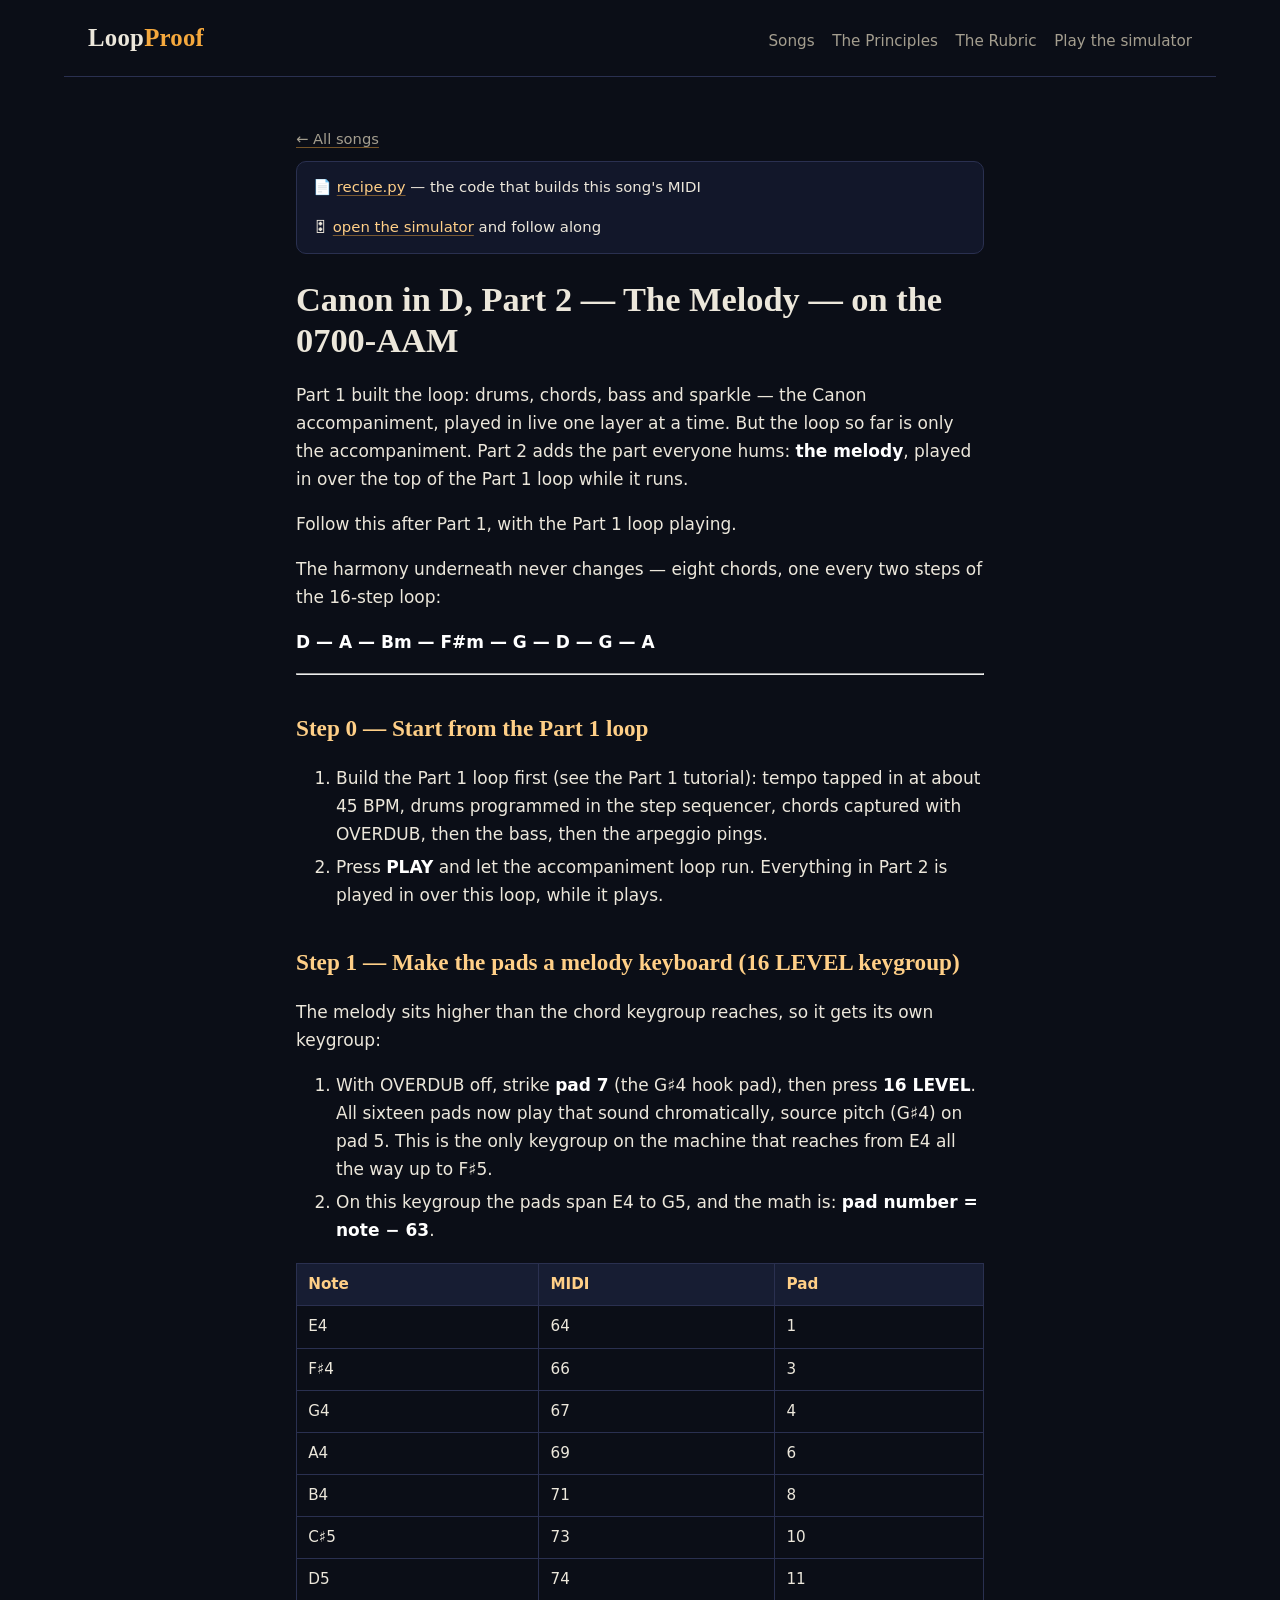
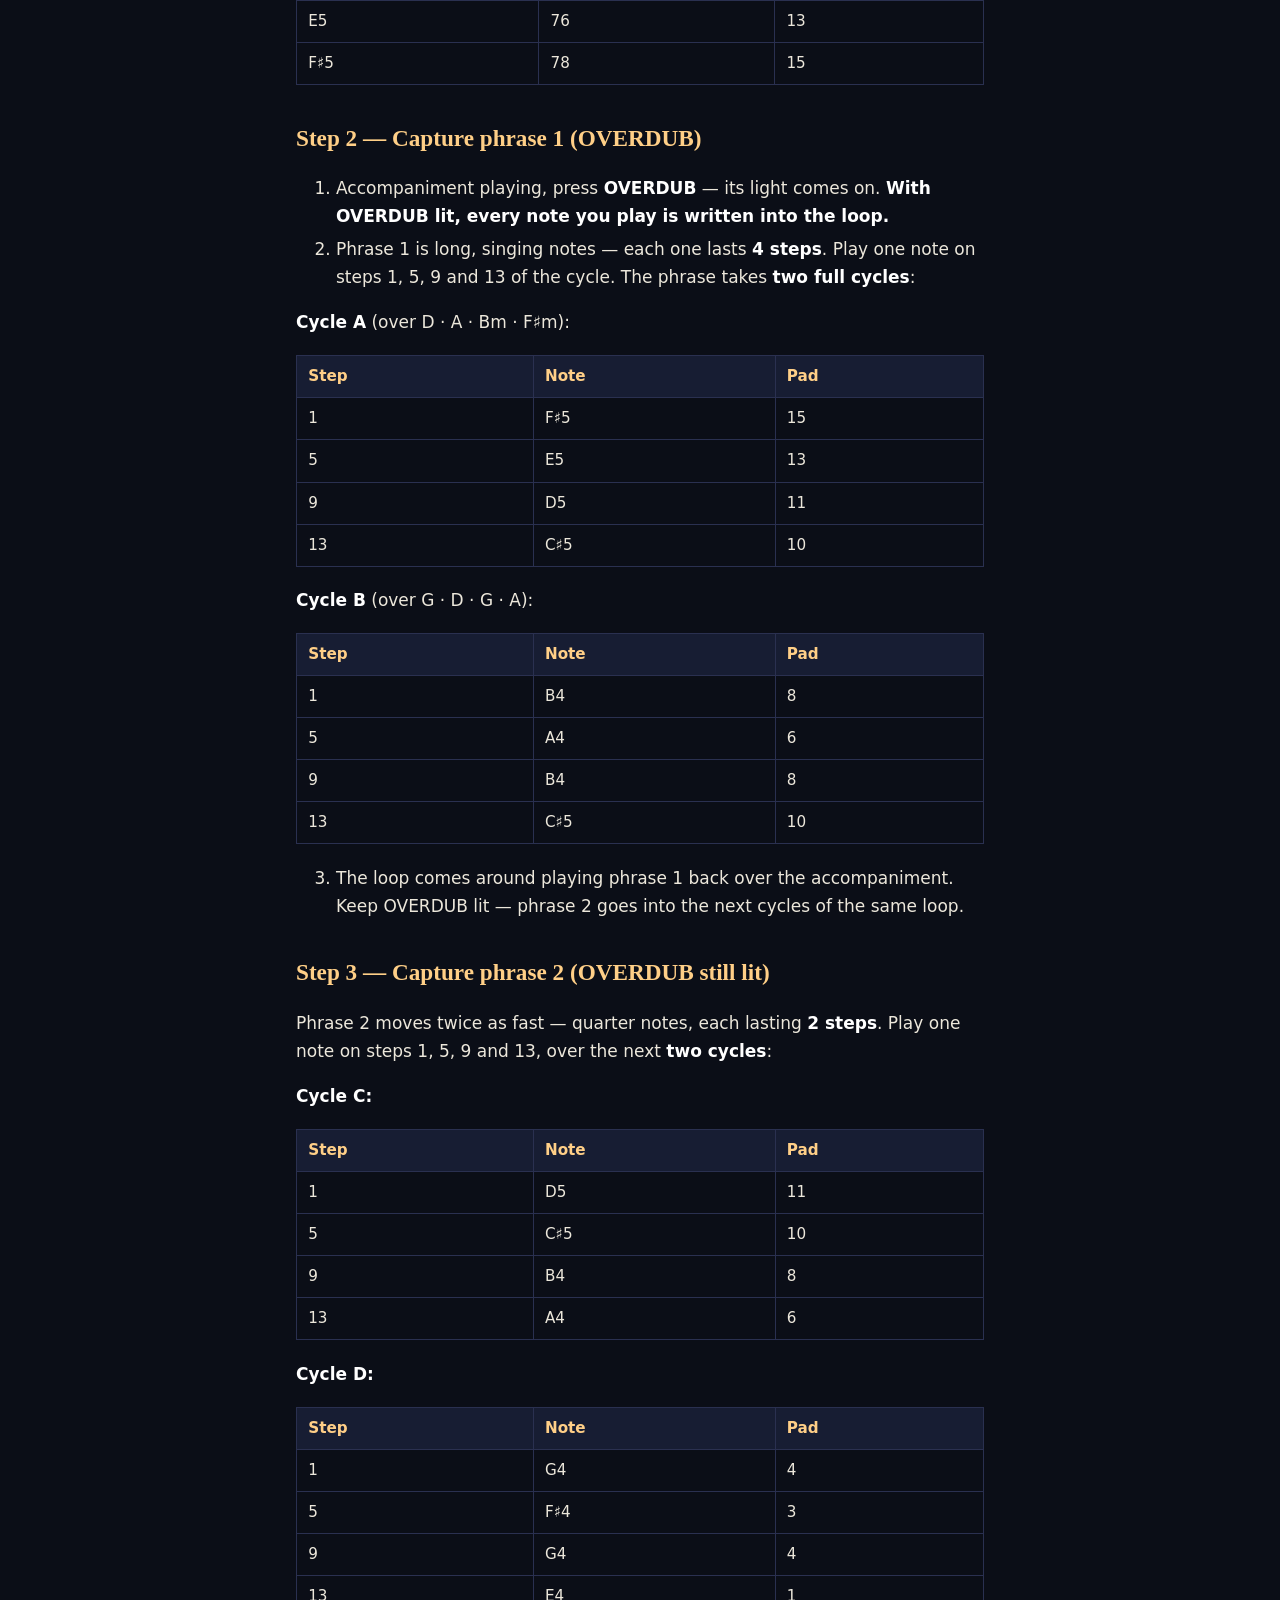
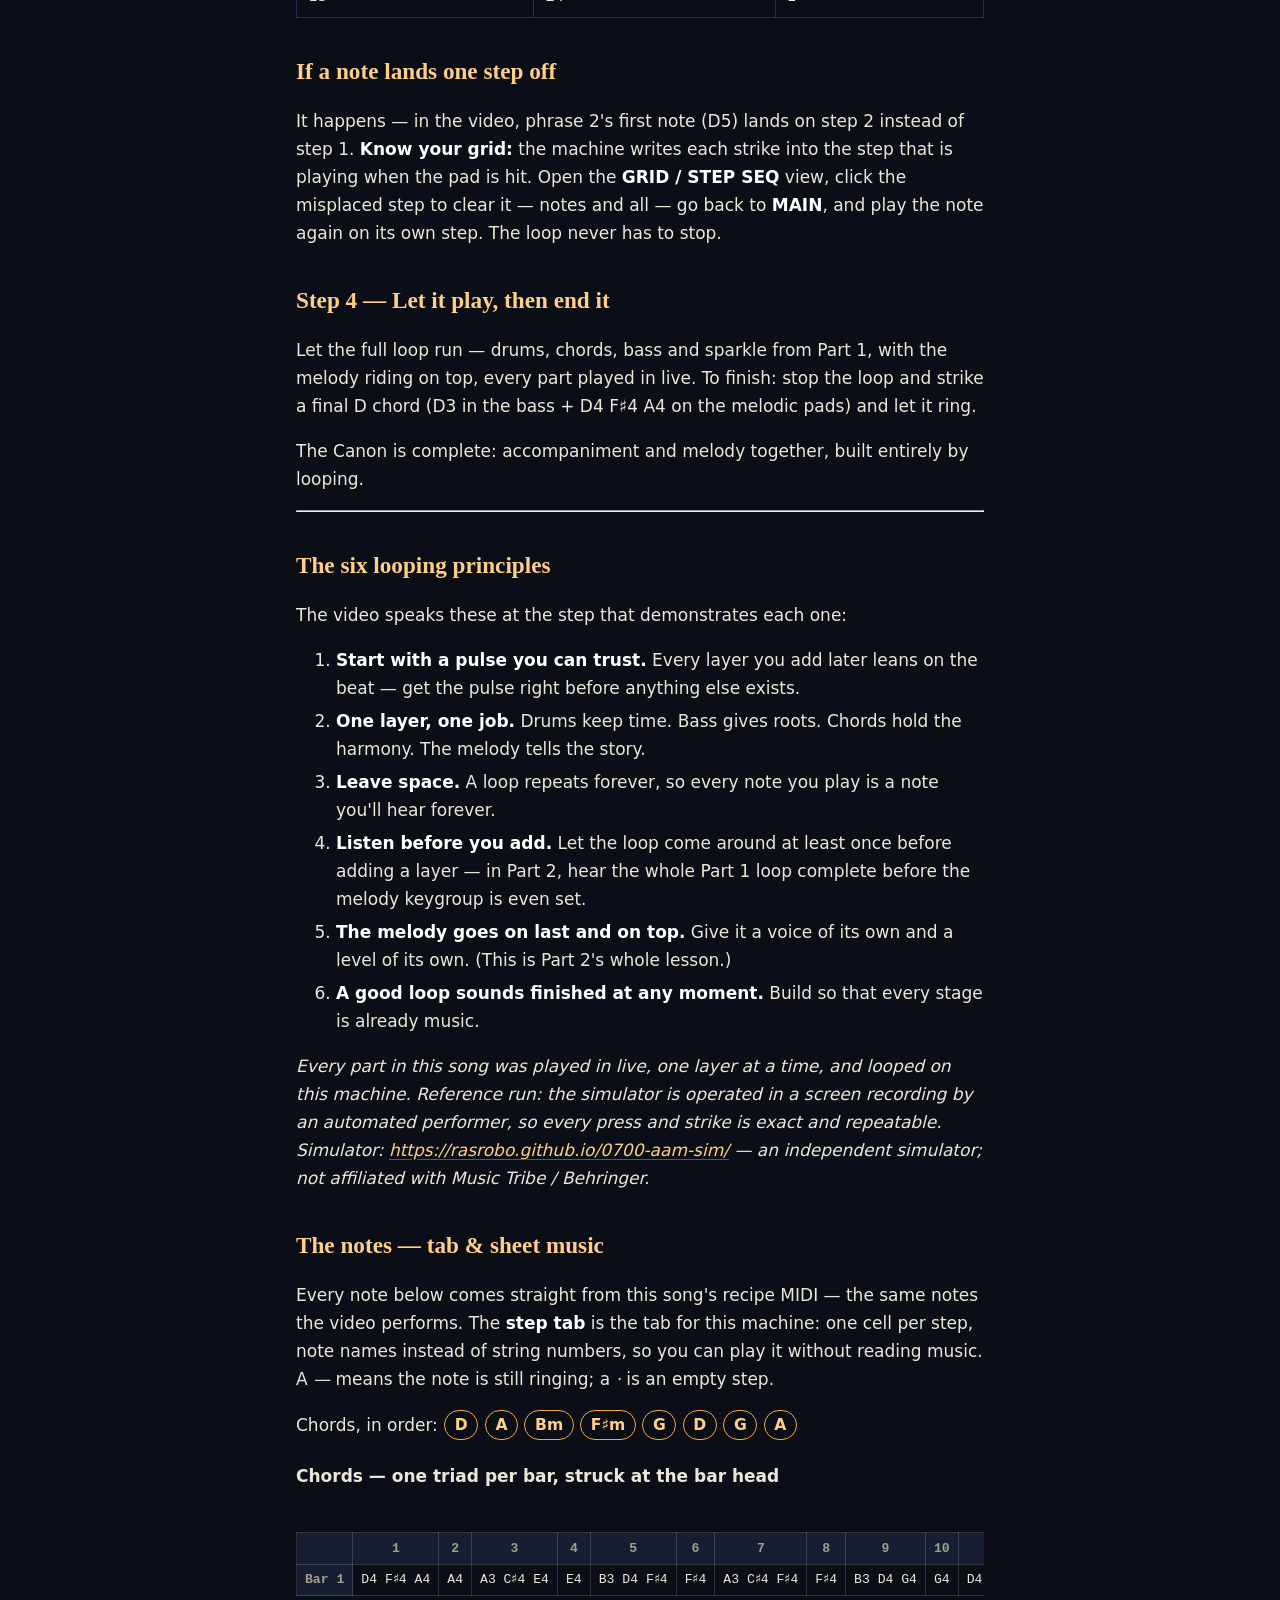
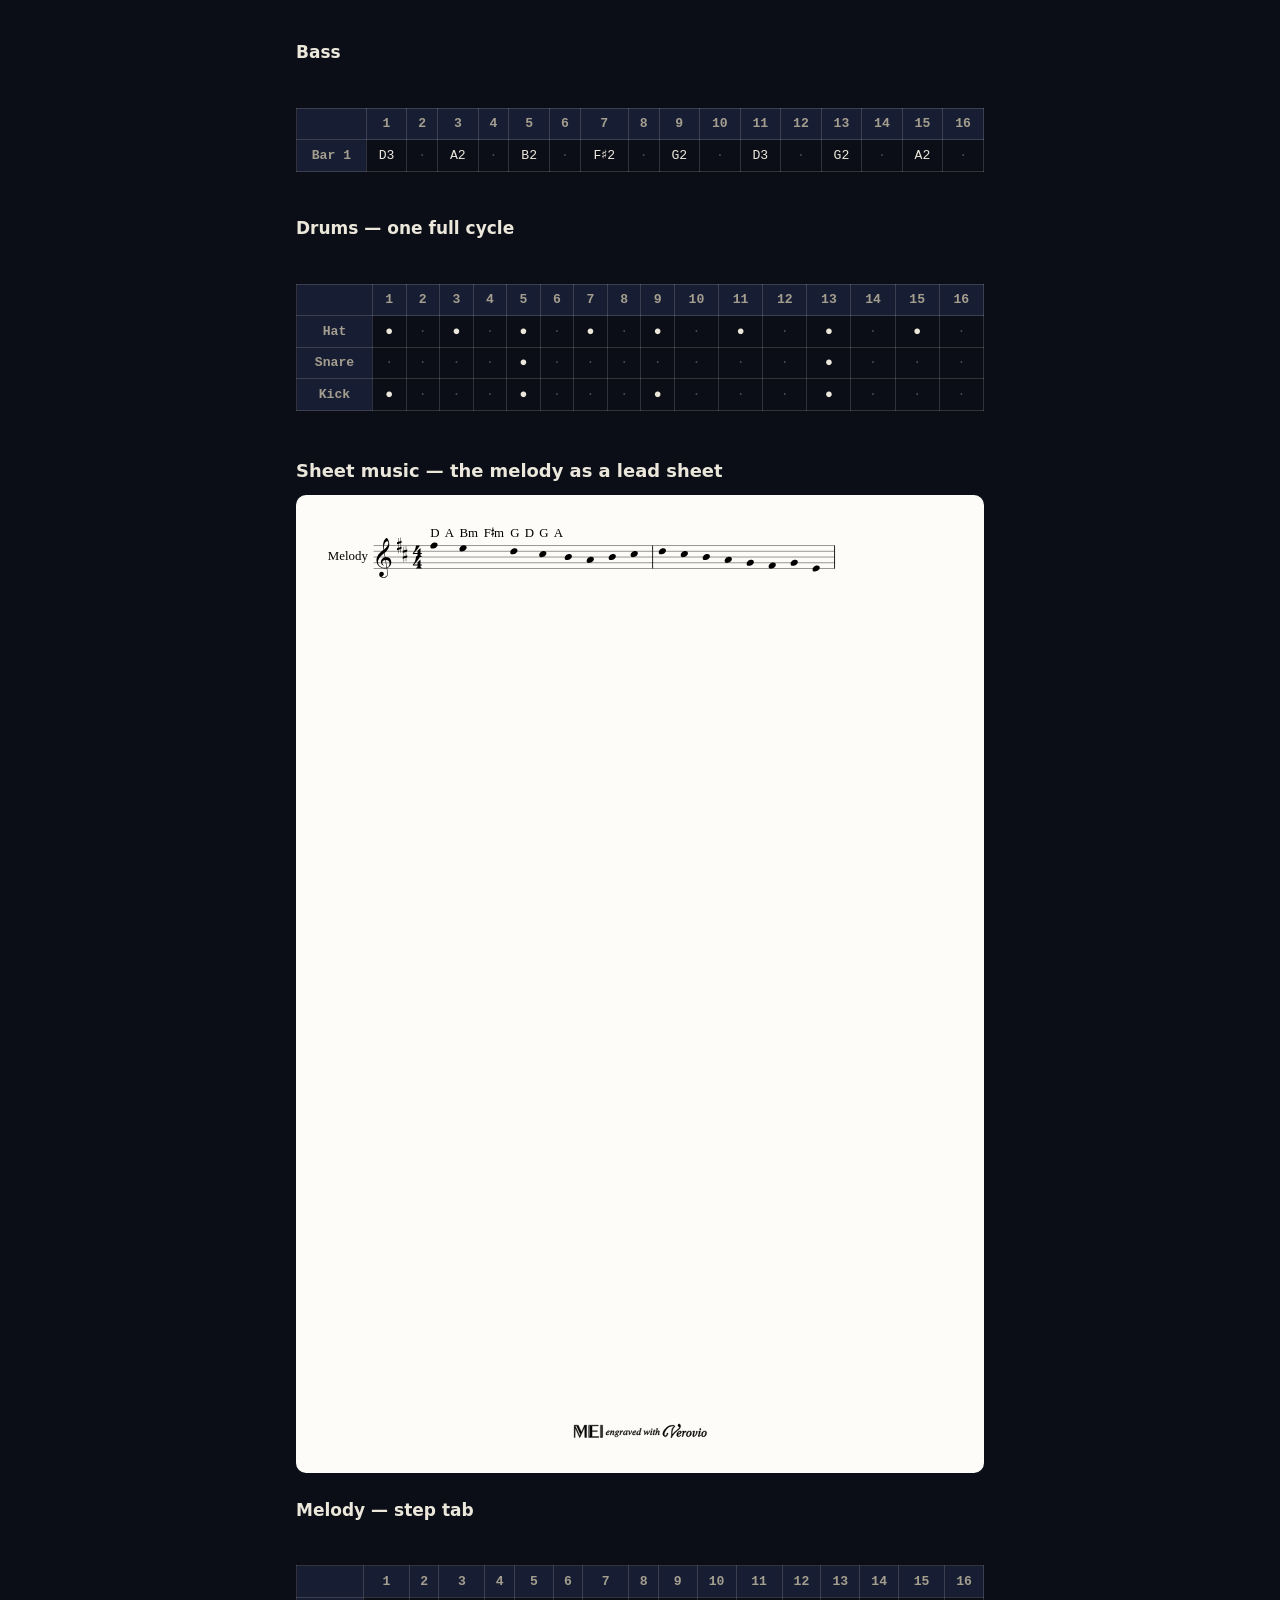
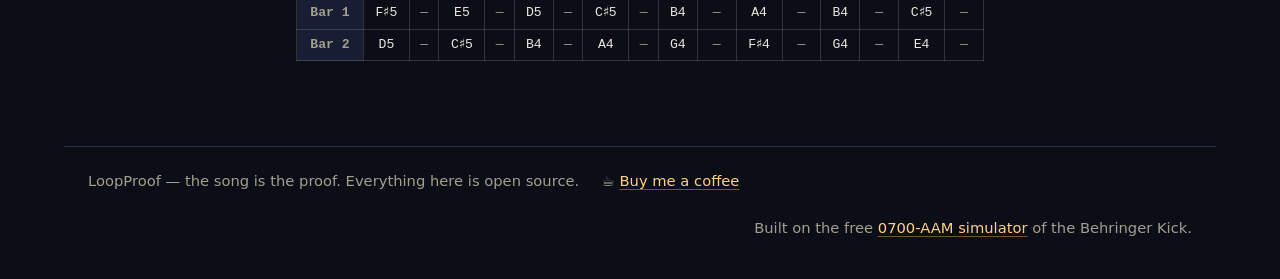
==== commit 4f00123e: "Canon Part 2 tutorial: add one-step-off recovery + six principles sections (v5 rebuild)" ====
--- a/canon-in-d-part-2.html
+++ b/canon-in-d-part-2.html
@@ -246,251 +246,277 @@
 </tr>
 </tbody>
 </table>
+<h2>If a note lands one step off</h2>
+<p>It happens — in the video, phrase 2's first note (D5) lands on step 2
+instead of step 1. <strong>Know your grid:</strong> the machine writes each strike
+into the step that is playing when the pad is hit. Open the
+<strong>GRID / STEP SEQ</strong> view, click the misplaced step to clear it —
+notes and all — go back to <strong>MAIN</strong>, and play the note again on its
+own step. The loop never has to stop.</p>
 <h2>Step 4 — Let it play, then end it</h2>
 <p>Let the full loop run — drums, chords, bass and sparkle from Part 1,
-with the melody riding on top, every part played in by hand. To
+with the melody riding on top, every part played in live. To
 finish: stop the loop and strike a final D chord (D3 in the bass +
 D4 F♯4 A4 on the melodic pads) and let it ring.</p>
 <p>The Canon is complete: accompaniment and melody together, built
 entirely by looping.</p>
 <hr />
+<h2>The six looping principles</h2>
+<p>The video speaks these at the step that demonstrates each one:</p>
+<ol>
+<li><strong>Start with a pulse you can trust.</strong> Every layer you add later
+   leans on the beat — get the pulse right before anything else exists.</li>
+<li><strong>One layer, one job.</strong> Drums keep time. Bass gives roots. Chords
+   hold the harmony. The melody tells the story.</li>
+<li><strong>Leave space.</strong> A loop repeats forever, so every note you play is
+   a note you'll hear forever.</li>
+<li><strong>Listen before you add.</strong> Let the loop come around at least once
+   before adding a layer — in Part 2, hear the whole Part 1 loop
+   complete before the melody keygroup is even set.</li>
+<li><strong>The melody goes on last and on top.</strong> Give it a voice of its own
+   and a level of its own. (This is Part 2's whole lesson.)</li>
+<li><strong>A good loop sounds finished at any moment.</strong> Build so that every
+   stage is already music.</li>
+</ol>
 <p><em>Every part in this song was played in live, one layer at a time, and
-looped on this machine. Simulator: <a href="https://rasrobo.github.io/0700-aam-sim/">https://rasrobo.github.io/0700-aam-sim/</a>
+looped on this machine. Reference run: the simulator is operated in a
+screen recording by an automated performer, so every press and strike
+is exact and repeatable. Simulator: <a href="https://rasrobo.github.io/0700-aam-sim/">https://rasrobo.github.io/0700-aam-sim/</a>
 — an independent simulator; not affiliated with Music Tribe / Behringer.</em></p><h2 id="the-notes">The notes — tab &amp; sheet music</h2>
 <p>Every note below comes straight from this song's recipe MIDI — the same notes the video performs. The <strong>step tab</strong> is the tab for this machine: one cell per step, note names instead of string numbers, so you can play it without reading music. A <em>—</em> means the note is still ringing; a <em>·</em> is an empty step.</p>
 <p class="chordstrip">Chords, in order: <span class="chip">D</span><span class="chip">A</span><span class="chip">Bm</span><span class="chip">F♯m</span><span class="chip">G</span><span class="chip">D</span><span class="chip">G</span><span class="chip">A</span></p>
 <h4>Chords — one triad per bar, struck at the bar head</h4><div class="tabwrap"><table class="tabgrid"><tr><th></th><th>1</th><th>2</th><th>3</th><th>4</th><th>5</th><th>6</th><th>7</th><th>8</th><th>9</th><th>10</th><th>11</th><th>12</th><th>13</th><th>14</th><th>15</th><th>16</th></tr><tr><th>Bar 1</th><td>D4 F♯4 A4</td><td>A4</td><td>A3 C♯4 E4</td><td>E4</td><td>B3 D4 F♯4</td><td>F♯4</td><td>A3 C♯4 F♯4</td><td>F♯4</td><td>B3 D4 G4</td><td>G4</td><td>D4 F♯4 A4</td><td>A4</td><td>B3 D4 G4</td><td>G4</td><td>A3 C♯4 E4</td><td>E4</td></tr></table></div>
 <h4>Bass</h4><div class="tabwrap"><table class="tabgrid"><tr><th></th><th>1</th><th>2</th><th>3</th><th>4</th><th>5</th><th>6</th><th>7</th><th>8</th><th>9</th><th>10</th><th>11</th><th>12</th><th>13</th><th>14</th><th>15</th><th>16</th></tr><tr><th>Bar 1</th><td>D3</td><td class="rest">·</td><td>A2</td><td class="rest">·</td><td>B2</td><td class="rest">·</td><td>F♯2</td><td class="rest">·</td><td>G2</td><td class="rest">·</td><td>D3</td><td class="rest">·</td><td>G2</td><td class="rest">·</td><td>A2</td><td class="rest">·</td></tr></table></div>
 <h4>Drums — one full cycle</h4><div class="tabwrap"><table class="tabgrid"><tr><th></th><th>1</th><th>2</th><th>3</th><th>4</th><th>5</th><th>6</th><th>7</th><th>8</th><th>9</th><th>10</th><th>11</th><th>12</th><th>13</th><th>14</th><th>15</th><th>16</th></tr><tr><th>Hat</th><td>●</td><td class="rest">·</td><td>●</td><td class="rest">·</td><td>●</td><td class="rest">·</td><td>●</td><td class="rest">·</td><td>●</td><td class="rest">·</td><td>●</td><td class="rest">·</td><td>●</td><td class="rest">·</td><td>●</td><td class="rest">·</td></tr><tr><th>Snare</th><td class="rest">·</td><td class="rest">·</td><td class="rest">·</td><td class="rest">·</td><td>●</td><td class="rest">·</td><td class="rest">·</td><td class="rest">·</td><td class="rest">·</td><td class="rest">·</td><td class="rest">·</td><td class="rest">·</td><td>●</td><td class="rest">·</td><td class="rest">·</td><td class="rest">·</td></tr><tr><th>Kick</th><td>●</td><td class="rest">·</td><td class="rest">·</td><td class="rest">·</td><td>●</td><td class="rest">·</td><td class="rest">·</td><td class="rest">·</td><td>●</td><td class="rest">·</td><td class="rest">·</td><td class="rest">·</td><td>●</td><td class="rest">·</td><td class="rest">·</td><td class="rest">·</td></tr></table></div>
-<h3>Sheet music — the melody as a lead sheet</h3><div class="sheet"><svg width="2100px" height="2970px" version="1.1" xmlns="http://www.w3.org/2000/svg" xmlns:xlink="http://www.w3.org/1999/xlink" overflow="visible" id="m3yjulu">
+<h3>Sheet music — the melody as a lead sheet</h3><div class="sheet"><svg width="2100px" height="2970px" version="1.1" xmlns="http://www.w3.org/2000/svg" xmlns:xlink="http://www.w3.org/1999/xlink" overflow="visible" id="w17ibvva">
    <desc>Engraved by Verovio 6.4.1-fbe8f46</desc>
    <defs>
-      <g id="E050-m3yjulu">
+      <g id="E050-w17ibvva">
          <path transform="scale(1,-1)" d="M441 -245c-23 -4 -48 -6 -76 -6c-59 0 -102 7 -130 20c-88 42 -150 93 -187 154c-26 44 -43 103 -48 176c0 6 -1 13 -1 19c0 54 15 111 45 170c29 57 65 106 110 148s96 85 153 127c-3 16 -8 46 -13 92c-4 43 -5 73 -5 89c0 117 16 172 69 257c34 54 64 82 89 82 c21 0 43 -30 69 -92s39 -115 41 -159v-15c0 -109 -21 -162 -67 -241c-13 -20 -63 -90 -98 -118c-13 -9 -25 -19 -37 -29l31 -181c8 1 18 2 28 2c58 0 102 -12 133 -35c59 -43 92 -104 98 -184c1 -7 1 -15 1 -22c0 -123 -87 -209 -181 -248c8 -57 17 -110 25 -162 c5 -31 6 -58 6 -80c0 -30 -5 -53 -14 -70c-35 -64 -88 -99 -158 -103c-5 0 -11 -1 -16 -1c-37 0 -72 10 -108 27c-50 24 -77 59 -80 105v11c0 29 7 55 20 76c18 28 45 42 79 44h6c49 0 93 -42 97 -87v-9c0 -51 -34 -86 -105 -106c17 -24 51 -36 102 -36c62 0 116 43 140 85 c9 16 13 41 13 74c0 20 -1 42 -5 67c-8 53 -18 106 -26 159zM461 939c-95 0 -135 -175 -135 -286c0 -24 2 -48 5 -71c50 39 92 82 127 128c40 53 60 100 60 140v8c-4 53 -22 81 -55 81h-2zM406 119l54 -326c73 25 110 78 110 161c0 7 0 15 -1 23c-7 95 -57 142 -151 142h-12 zM382 117c-72 -2 -128 -47 -128 -120v-7c2 -46 43 -99 75 -115c-3 -2 -7 -5 -10 -10c-70 33 -116 88 -123 172v11c0 68 44 126 88 159c23 17 49 29 78 36l-29 170c-21 -13 -52 -37 -92 -73c-50 -44 -86 -84 -109 -119c-45 -69 -67 -130 -67 -182v-13c5 -68 35 -127 93 -176 s125 -73 203 -73c25 0 50 3 75 9c-19 111 -36 221 -54 331z" />
       </g>
-      <g id="E262-m3yjulu">
+      <g id="E262-w17ibvva">
          <path transform="scale(1,-1)" d="M136 186v169h17v-164l44 14v-91l-44 -14v-165l44 12v-91l-44 -13v-155h-17v150l-76 -22v-155h-17v149l-43 -13v90l43 14v167l-43 -14v92l43 13v169h17v-163zM60 73v-167l76 22v168z" />
       </g>
-      <g id="E084-m3yjulu">
+      <g id="E084-w17ibvva">
          <path transform="scale(1,-1)" d="M20 -78c84 97 114 180 134 329h170c-13 -32 -82 -132 -99 -151l-84 -97c-33 -36 -59 -63 -80 -81h162v102l127 123v-225h57v-39h-57v-34c0 -43 19 -65 57 -65v-34h-244v36c48 0 60 26 60 70v27h-203v39z" />
       </g>
-      <g id="E0A4-m3yjulu">
+      <g id="E0A4-w17ibvva">
          <path transform="scale(1,-1)" d="M0 -39c0 68 73 172 200 172c66 0 114 -37 114 -95c0 -84 -106 -171 -218 -171c-64 0 -96 30 -96 94z" />
       </g>
    </defs>
-   <style type="text/css">#m3yjulu g.ending, #m3yjulu g.fing, #m3yjulu g.reh, #m3yjulu g.tempo {font-weight:bold;}#m3yjulu g.dir, #m3yjulu g.dynam, #m3yjulu g.mNum {font-style:italic;}#m3yjulu g.label {font-weight:normal;}#m3yjulu ellipse, #m3yjulu path, #m3yjulu polygon, #m3yjulu polyline, #m3yjulu rect {stroke:currentColor}#m3yjulu g.cursor {fill:dodgerblue; color:dodgerblue;}#m3yjulu g.cursor.chord {fill:limegreen; color:limegreen;}#m3yjulu g.placeholder {visibility:hidden}</style>
+   <style type="text/css">#w17ibvva g.ending, #w17ibvva g.fing, #w17ibvva g.reh, #w17ibvva g.tempo {font-weight:bold;}#w17ibvva g.dir, #w17ibvva g.dynam, #w17ibvva g.mNum {font-style:italic;}#w17ibvva g.label {font-weight:normal;}#w17ibvva ellipse, #w17ibvva path, #w17ibvva polygon, #w17ibvva polyline, #w17ibvva rect {stroke:currentColor}#w17ibvva g.cursor {fill:dodgerblue; color:dodgerblue;}#w17ibvva g.cursor.chord {fill:limegreen; color:limegreen;}#w17ibvva g.placeholder {visibility:hidden}</style>
    <svg class="definition-scale" color="black" font-family="Times, serif" viewBox="0 0 21000 29700">
       <g class="page-margin" transform="translate(500, 500)">
-         <g id="w129fvsf" class="mdiv pageMilestone" />
-         <g id="x1cml8uz" class="score pageMilestone" />
-         <g id="k1azx77g" class="system">
-            <g id="g1ympdpf" class="label">
+         <g id="g9s06g8" class="mdiv pageMilestone" />
+         <g id="h5fg5l8" class="score pageMilestone" />
+         <g id="ult9w2e" class="system">
+            <g id="q1ulfmod" class="label">
                <text x="1443" y="1035" text-anchor="end" font-size="0px">
-                  <tspan id="h5p8cta" class="text">
+                  <tspan id="r15j9kye" class="text">
                      <tspan font-size="405px">Melody</tspan>
                   </tspan>
                </text>
             </g>
-            <g id="z1x5rwih" class="section placeholder systemMilestone">
+            <g id="jhjmrbx" class="section placeholder systemMilestone">
                <ellipse cx="1623" cy="-540" rx="90" ry="90" />
             </g>
-            <g id="vxn8w91" class="section placeholder systemMilestone">
+            <g id="f1eo2ykl" class="section placeholder systemMilestone">
                <ellipse cx="1623" cy="0" rx="90" ry="90" />
             </g>
-            <g id="o14rk6yx" class="measure">
-               <g id="x1v7bqhf" class="staff">
+            <g id="y1g7fwpg" class="measure">
+               <g id="h2u4rpx" class="staff">
                   <path d="M1623 585 L10396 585" stroke-width="13" />
                   <path d="M1623 765 L10396 765" stroke-width="13" />
                   <path d="M1623 945 L10396 945" stroke-width="13" />
                   <path d="M1623 1125 L10396 1125" stroke-width="13" />
                   <path d="M1623 1305 L10396 1305" stroke-width="13" />
-                  <g id="o11iyp81" class="clef">
-                     <use xlink:href="#E050-m3yjulu" transform="translate(1713, 1125) scale(0.72, 0.72)" />
+                  <g id="y1g76vby" class="clef">
+                     <use xlink:href="#E050-w17ibvva" transform="translate(1713, 1125) scale(0.72, 0.72)" />
                   </g>
-                  <g id="p1jhie23" class="keySig">
-                     <g id="q12k9bka" class="keyAccid">
-                        <use xlink:href="#E262-m3yjulu" transform="translate(2358, 585) scale(0.72, 0.72)" />
-                     </g>
-                     <g id="r1tfg7b1" class="keyAccid">
-                        <use xlink:href="#E262-m3yjulu" transform="translate(2536, 855) scale(0.72, 0.72)" />
+                  <g id="zyd90re" class="keySig">
+                     <g id="amop5x4" class="keyAccid">
+                        <use xlink:href="#E262-w17ibvva" transform="translate(2358, 585) scale(0.72, 0.72)" />
+                     </g>
+                     <g id="b1kyow0q" class="keyAccid">
+                        <use xlink:href="#E262-w17ibvva" transform="translate(2536, 855) scale(0.72, 0.72)" />
                      </g>
                   </g>
-                  <g id="s18p06io" class="meterSig">
-                     <use xlink:href="#E084-m3yjulu" transform="translate(2843, 765) scale(0.72, 0.72)" />
-                     <use xlink:href="#E084-m3yjulu" transform="translate(2843, 1125) scale(0.72, 0.72)" />
+                  <g id="ct4kjq8" class="meterSig">
+                     <use xlink:href="#E084-w17ibvva" transform="translate(2843, 765) scale(0.72, 0.72)" />
+                     <use xlink:href="#E084-w17ibvva" transform="translate(2843, 1125) scale(0.72, 0.72)" />
                   </g>
-                  <g id="a1igsg76" class="layer">
-                     <g id="b1th8hij" class="note">
-                        <g class="notehead">
-                           <use xlink:href="#E0A4-m3yjulu" transform="translate(3405, 585) scale(0.72, 0.72)" />
-                        </g>
-                        <g id="c1e7aae7" class="accid" />
-                     </g>
-                     <g id="f1azb2my" class="note">
-                        <g class="notehead">
-                           <use xlink:href="#E0A4-m3yjulu" transform="translate(4317, 675) scale(0.72, 0.72)" />
-                        </g>
-                     </g>
-                     <g id="ipjoszj" class="note">
-                        <g class="notehead">
-                           <use xlink:href="#E0A4-m3yjulu" transform="translate(5914, 765) scale(0.72, 0.72)" />
-                        </g>
-                     </g>
-                     <g id="lkynsce" class="note">
-                        <g class="notehead">
-                           <use xlink:href="#E0A4-m3yjulu" transform="translate(6822, 855) scale(0.72, 0.72)" />
-                        </g>
-                        <g id="m15dmbuu" class="accid" />
-                     </g>
-                     <g id="p168zc0u" class="note">
-                        <g class="notehead">
-                           <use xlink:href="#E0A4-m3yjulu" transform="translate(7623, 945) scale(0.72, 0.72)" />
-                        </g>
-                     </g>
-                     <g id="s1y1wk7v" class="note">
-                        <g class="notehead">
-                           <use xlink:href="#E0A4-m3yjulu" transform="translate(8313, 1035) scale(0.72, 0.72)" />
-                        </g>
-                     </g>
-                     <g id="v15wk8uw" class="note">
-                        <g class="notehead">
-                           <use xlink:href="#E0A4-m3yjulu" transform="translate(9003, 945) scale(0.72, 0.72)" />
-                        </g>
-                     </g>
-                     <g id="y1ufitxj" class="note">
-                        <g class="notehead">
-                           <use xlink:href="#E0A4-m3yjulu" transform="translate(9693, 855) scale(0.72, 0.72)" />
-                        </g>
-                        <g id="z1erecp7" class="accid" />
+                  <g id="k1q57u6l" class="layer">
+                     <g id="l1t9mdtg" class="note">
+                        <g class="notehead">
+                           <use xlink:href="#E0A4-w17ibvva" transform="translate(3405, 585) scale(0.72, 0.72)" />
+                        </g>
+                        <g id="m1f7xin5" class="accid" />
+                     </g>
+                     <g id="p1iswxcm" class="note">
+                        <g class="notehead">
+                           <use xlink:href="#E0A4-w17ibvva" transform="translate(4317, 675) scale(0.72, 0.72)" />
+                        </g>
+                     </g>
+                     <g id="she7uhy" class="note">
+                        <g class="notehead">
+                           <use xlink:href="#E0A4-w17ibvva" transform="translate(5914, 765) scale(0.72, 0.72)" />
+                        </g>
+                     </g>
+                     <g id="v1ez7t3k" class="note">
+                        <g class="notehead">
+                           <use xlink:href="#E0A4-w17ibvva" transform="translate(6822, 855) scale(0.72, 0.72)" />
+                        </g>
+                        <g id="w1aaxcy4" class="accid" />
+                     </g>
+                     <g id="z404e44" class="note">
+                        <g class="notehead">
+                           <use xlink:href="#E0A4-w17ibvva" transform="translate(7623, 945) scale(0.72, 0.72)" />
+                        </g>
+                     </g>
+                     <g id="c1njlzu4" class="note">
+                        <g class="notehead">
+                           <use xlink:href="#E0A4-w17ibvva" transform="translate(8313, 1035) scale(0.72, 0.72)" />
+                        </g>
+                     </g>
+                     <g id="fnpeqm0" class="note">
+                        <g class="notehead">
+                           <use xlink:href="#E0A4-w17ibvva" transform="translate(9003, 945) scale(0.72, 0.72)" />
+                        </g>
+                     </g>
+                     <g id="ic890o2" class="note">
+                        <g class="notehead">
+                           <use xlink:href="#E0A4-w17ibvva" transform="translate(9693, 855) scale(0.72, 0.72)" />
+                        </g>
+                        <g id="j12tb47i" class="accid" />
                      </g>
                   </g>
                </g>
-               <g id="yy2vvjn" class="harm">
+               <g id="i9gfoh3" class="harm">
                   <text x="3405" y="311" font-size="0px">
-                     <tspan id="z1w6tfyr" class="text">
+                     <tspan id="jvjypbr" class="text">
                         <tspan font-size="405px">D</tspan>
                      </tspan>
                   </text>
                </g>
-               <g id="d483jc8" class="harm">
+               <g id="n12mlolq" class="harm">
                   <text x="3857" y="311" font-size="0px">
-                     <tspan id="efk9r1j" class="text">
+                     <tspan id="o12xc5ek" class="text">
                         <tspan font-size="405px">A</tspan>
                      </tspan>
                   </text>
                </g>
-               <g id="g16mmq7h" class="harm">
+               <g id="q1j9e7y0" class="harm">
                   <text x="4317" y="311" font-size="0px">
-                     <tspan id="h1fgudfo" class="text">
+                     <tspan id="r296vlc" class="text">
                         <tspan font-size="405px">Bm</tspan>
                      </tspan>
                   </text>
                </g>
-               <g id="j1989u5d" class="harm">
+               <g id="t7aszys" class="harm">
                   <text x="5084" y="311" font-size="0px">
-                     <tspan id="k9b85lf" class="text">
+                     <tspan id="ulzifiy" class="text">
                         <tspan font-size="405px">F</tspan>
                         <tspan font-family="Leipzig" font-size="720px"></tspan>
                         <tspan font-size="405px">m</tspan>
                      </tspan>
                   </text>
                </g>
-               <g id="n1u7afuk" class="harm">
+               <g id="xmk6qht" class="harm">
                   <text x="5914" y="311" font-size="0px">
-                     <tspan id="otvxnyd" class="text">
+                     <tspan id="y13lz7gb" class="text">
                         <tspan font-size="405px">G</tspan>
                      </tspan>
                   </text>
                </g>
-               <g id="qvs9jaa" class="harm">
+               <g id="aa0lk1b" class="harm">
                   <text x="6370" y="311" font-size="0px">
-                     <tspan id="rbyisml" class="text">
+                     <tspan id="bo6y8gh" class="text">
                         <tspan font-size="405px">D</tspan>
                      </tspan>
                   </text>
                </g>
-               <g id="tdtdqif" class="harm">
+               <g id="dbcixyx" class="harm">
                   <text x="6822" y="311" font-size="0px">
-                     <tspan id="u1y63odf" class="text">
+                     <tspan id="e5uv05" class="text">
                         <tspan font-size="405px">G</tspan>
                      </tspan>
                   </text>
                </g>
-               <g id="w12rhgi5" class="harm">
+               <g id="grd3lon" class="harm">
                   <text x="7278" y="311" font-size="0px">
-                     <tspan id="x1225ltb" class="text">
+                     <tspan id="hi3jadw" class="text">
                         <tspan font-size="405px">A</tspan>
                      </tspan>
                   </text>
                </g>
-               <g id="w14r99xp" class="barLine">
+               <g id="g7bso7f" class="barLine">
                   <path d="M10383 585 L10383 1305" stroke-width="27" />
                </g>
             </g>
-            <g id="au8702g" class="measure">
-               <g id="j99v5cq" class="staff">
+            <g id="kt1ozz9" class="measure">
+               <g id="t1hwh9xt" class="staff">
                   <path d="M10396 585 L16109 585" stroke-width="13" />
                   <path d="M10396 765 L16109 765" stroke-width="13" />
                   <path d="M10396 945 L16109 945" stroke-width="13" />
                   <path d="M10396 1125 L16109 1125" stroke-width="13" />
                   <path d="M10396 1305 L16109 1305" stroke-width="13" />
-                  <g id="ktgd1v7" class="layer">
-                     <g id="lugit9m" class="note">
-                        <g class="notehead">
-                           <use xlink:href="#E0A4-m3yjulu" transform="translate(10576, 765) scale(0.72, 0.72)" />
-                        </g>
-                     </g>
-                     <g id="m1k7yz0b" class="note">
-                        <g class="notehead">
-                           <use xlink:href="#E0A4-m3yjulu" transform="translate(11266, 855) scale(0.72, 0.72)" />
-                        </g>
-                        <g id="ncrh6ax" class="accid" />
-                     </g>
-                     <g id="o1cx26rb" class="note">
-                        <g class="notehead">
-                           <use xlink:href="#E0A4-m3yjulu" transform="translate(11956, 945) scale(0.72, 0.72)" />
-                        </g>
-                     </g>
-                     <g id="p1fuqmf1" class="note">
-                        <g class="notehead">
-                           <use xlink:href="#E0A4-m3yjulu" transform="translate(12646, 1035) scale(0.72, 0.72)" />
-                        </g>
-                     </g>
-                     <g id="q1l9buqu" class="note">
-                        <g class="notehead">
-                           <use xlink:href="#E0A4-m3yjulu" transform="translate(13336, 1125) scale(0.72, 0.72)" />
-                        </g>
-                     </g>
-                     <g id="r1mvmaec" class="note">
-                        <g class="notehead">
-                           <use xlink:href="#E0A4-m3yjulu" transform="translate(14026, 1215) scale(0.72, 0.72)" />
-                        </g>
-                        <g id="s1xxissi" class="accid" />
-                     </g>
-                     <g id="t1yzm0i" class="note">
-                        <g class="notehead">
-                           <use xlink:href="#E0A4-m3yjulu" transform="translate(14716, 1125) scale(0.72, 0.72)" />
-                        </g>
-                     </g>
-                     <g id="u5tmipe" class="note">
-                        <g class="notehead">
-                           <use xlink:href="#E0A4-m3yjulu" transform="translate(15406, 1305) scale(0.72, 0.72)" />
+                  <g id="u1u7garz" class="layer">
+                     <g id="vmlgtt5" class="note">
+                        <g class="notehead">
+                           <use xlink:href="#E0A4-w17ibvva" transform="translate(10576, 765) scale(0.72, 0.72)" />
+                        </g>
+                     </g>
+                     <g id="wloamts" class="note">
+                        <g class="notehead">
+                           <use xlink:href="#E0A4-w17ibvva" transform="translate(11266, 855) scale(0.72, 0.72)" />
+                        </g>
+                        <g id="x13zlpb" class="accid" />
+                     </g>
+                     <g id="y1jn5fe9" class="note">
+                        <g class="notehead">
+                           <use xlink:href="#E0A4-w17ibvva" transform="translate(11956, 945) scale(0.72, 0.72)" />
+                        </g>
+                     </g>
+                     <g id="z86tn83" class="note">
+                        <g class="notehead">
+                           <use xlink:href="#E0A4-w17ibvva" transform="translate(12646, 1035) scale(0.72, 0.72)" />
+                        </g>
+                     </g>
+                     <g id="a1rgsl6f" class="note">
+                        <g class="notehead">
+                           <use xlink:href="#E0A4-w17ibvva" transform="translate(13336, 1125) scale(0.72, 0.72)" />
+                        </g>
+                     </g>
+                     <g id="b1lqs8yi" class="note">
+                        <g class="notehead">
+                           <use xlink:href="#E0A4-w17ibvva" transform="translate(14026, 1215) scale(0.72, 0.72)" />
+                        </g>
+                        <g id="cndh79j" class="accid" />
+                     </g>
+                     <g id="dn4zoxy" class="note">
+                        <g class="notehead">
+                           <use xlink:href="#E0A4-w17ibvva" transform="translate(14716, 1125) scale(0.72, 0.72)" />
+                        </g>
+                     </g>
+                     <g id="e1pev0sg" class="note">
+                        <g class="notehead">
+                           <use xlink:href="#E0A4-w17ibvva" transform="translate(15406, 1305) scale(0.72, 0.72)" />
                         </g>
                      </g>
                   </g>
                </g>
-               <g id="iel10bv" class="barLine">
+               <g id="s1a3rclh" class="barLine">
                   <path d="M16096 585 L16096 1305" stroke-width="27" />
                </g>
             </g>
-            <g id="e1iyx8ay" class="systemMilestoneEnd vxn8w91" />
-            <g id="fjujd7x" class="systemMilestoneEnd z1x5rwih" />
+            <g id="o1xjjovq" class="systemMilestoneEnd f1eo2ykl" />
+            <g id="ps1jsko" class="systemMilestoneEnd jhjmrbx" />
          </g>
-         <g id="gj6x5p5" class="pageMilestoneEnd x1cml8uz" />
-         <g id="h17ns92q" class="pageMilestoneEnd w129fvsf" />
-         <g id="o6vut6h" class="pgHead autogenerated" />
-         <g id="ist36ua" class="pgFoot autogenerated">
-            <g id="j1wh709e" class="fig">
+         <g id="q1lc40e5" class="pageMilestoneEnd h5fg5l8" />
+         <g id="r1x17axt" class="pageMilestoneEnd g9s06g8" />
+         <g id="yexz5i3" class="pgHead autogenerated" />
+         <g id="sbjow7a" class="pgFoot autogenerated">
+            <g id="t1gfb1wl" class="fig">
                <g class="svg" transform="translate(7750, 28099) scale(10.000000, 10.000000)">
                   <g>
                      <path fill="#000000" d="M 17.11278,49.26451 V 10.367554 h 12.696511 c 3.288815,7.336676 6.71267,14.610456 10.127281,21.888976 3.419998,-7.484684 6.255515,-14.204887 9.58887,-21.909915 2.436207,0.103726 4.316952,0.08453 6.484294,-0.05808 V 49.264423 H 50.274275 C 50.145222,38.35639 50.016136,27.448368 49.887066,16.540329 45.003488,27.315459 39.967448,38.433564 35.083854,49.208695 34.678996,49.343717 34.426583,49.135619 34.021726,49.270644 29.46588,39.330716 24.910049,29.390805 20.354201,19.450876 20.224341,29.388756 20.09461,39.326619 19.964815,49.264497 H 17.11278 Z M 36.754144,39.324695 C 32.721221,30.512695 28.6883,21.700679 24.655394,12.888662 22.530527,12.750737 22.656775,12.71031 20.714356,12.813974 v 0.966497 c 4.612938,9.99784 9.609439,20.748709 13.87298,30.081745 0.722248,-1.512523 1.444528,-3.025014 2.166808,-4.537521 z m 25.738417,9.939815 c 0,-12.965651 0,-25.931305 0,-38.896956 10.084388,0 20.168791,0 30.253178,0 0,0.960416 0,1.920849 0,2.881265 -6.482825,0 -12.965652,0 -19.448478,0 0,4.802097 0,9.604178 0,14.406277 5.52241,0 11.044819,0 16.567229,0 0,0.960415 0,1.920832 0,2.881248 -5.52241,0 -11.044819,0 -16.567229,0 0,5.282306 0,10.564611 0,15.846917 6.963035,0 13.926068,0 20.889103,0 0,0.960416 0,1.920832 0,2.881249 -10.564597,0 -21.129207,0 -31.693803,0 z m 4.321874,-2.160937 c 0,-11.765131 0,-23.530263 0,-35.295394 -0.720312,0 -1.440625,0 -2.160937,0 0,11.765131 0,23.530263 0,35.295394 0.720312,0 1.440625,0 2.160937,0 z m 32.41413,2.160937 c 0,-12.965651 0,-25.931305 0,-38.896956 2.401045,0 4.802095,0 7.203135,0 0,12.965651 0,25.931305 0,38.896956 -2.40104,0 -4.80209,0 -7.203135,0 z m 2.881265,-2.160937 c 0,-11.765131 0,-23.530263 0,-35.295394 -0.72031,0 -1.44064,0 -2.160953,0 0,11.765131 0,23.530263 0,35.295394 0.720313,0 1.440643,0 2.160953,0 z" />
